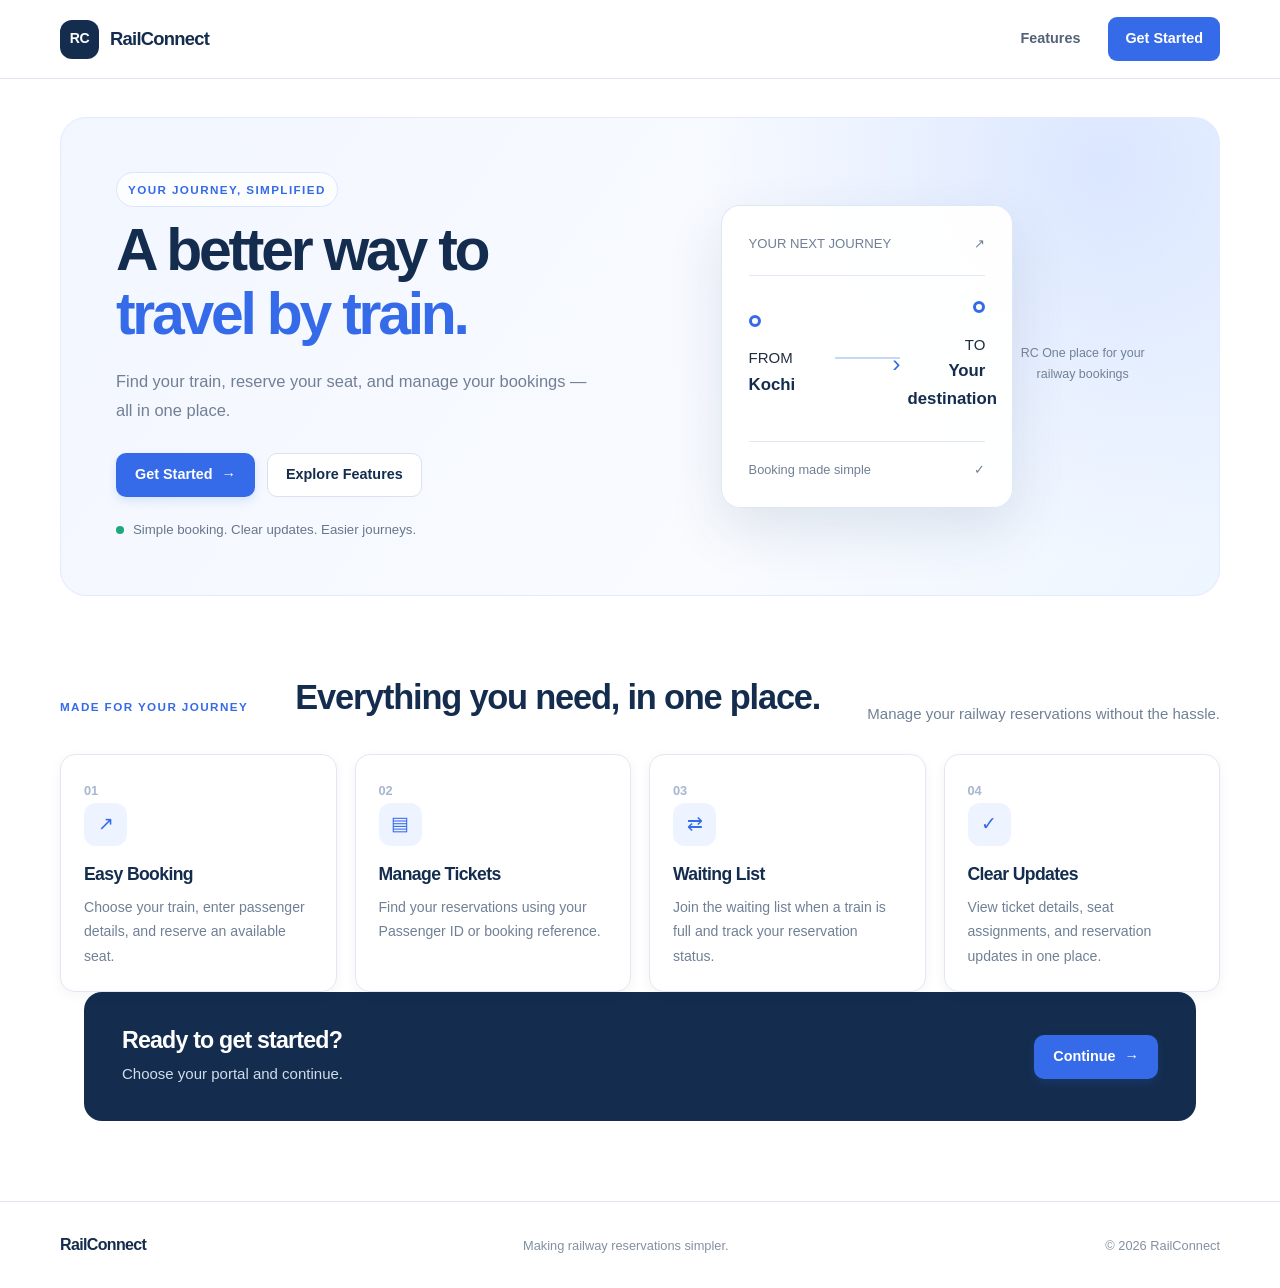
==== public/index.html @ d27d9886 "first commit" ====
<!DOCTYPE html>
<html lang="en">
<head>
    <meta charset="UTF-8">
    <meta name="viewport" content="width=device-width, initial-scale=1.0">

    <title>RailConnect | Railway Reservation</title>

    <link rel="stylesheet" href="style.css">
</head>

<body class="landing-page">

    <header class="site-header">
        <div class="header-inner">
            <a href="index.html" class="site-logo">
                <span class="logo-mark">RC</span>
                <span>RailConnect</span>
            </a>

            <nav class="main-navigation">
                <a href="#features">Features</a>
                <a href="role-selection.html" class="nav-cta">
                    Get Started
                </a>
            </nav>
        </div>
    </header>

    <main>
        <section class="landing-hero">
            <div class="hero-content">
                <span class="eyebrow">YOUR JOURNEY, SIMPLIFIED</span>

                <h1>
                    A better way to<br>
                    <span>travel by train.</span>
                </h1>

                <p>
                    Find your train, reserve your seat, and manage
                    your bookings — all in one place.
                </p>

                <div class="hero-actions">
                    <a href="role-selection.html" class="button button-primary">
                        Get Started
                        <span aria-hidden="true">&rarr;</span>
                    </a>

                    <a href="#features" class="button button-secondary">
                        Explore Features
                    </a>
                </div>

                <div class="hero-note">
                    <span class="status-dot"></span>
                    Simple booking. Clear updates. Easier journeys.
                </div>
            </div>

            <div class="hero-visual" aria-hidden="true">
                <div class="journey-card">
                    <div class="journey-card-top">
                        <span class="journey-label">YOUR NEXT JOURNEY</span>
                        <span class="journey-icon">↗</span>
                    </div>

                    <div class="journey-route">
                        <div class="station">
                            <span class="station-dot"></span>
                            <div>
                                <span class="station-caption">FROM</span>
                                <strong>Kochi</strong>
                            </div>
                        </div>

                        <div class="route-line">
                            <span class="route-line-center"></span>
                        </div>

                        <div class="station">
                            <span class="station-dot station-dot-end"></span>
                            <div>
                                <span class="station-caption">TO</span>
                                <strong>Your destination</strong>
                            </div>
                        </div>
                    </div>

                    <div class="journey-card-footer">
                        <span>Booking made simple</span>
                        <span class="journey-check">✓</span>
                    </div>
                </div>

                <div class="hero-caption">
                    <span class="caption-mark">RC</span>
                    <span>One place for your railway bookings</span>
                </div>
            </div>
        </section>

        <section class="features-section" id="features">
            <div class="section-heading">
                <span class="eyebrow">MADE FOR YOUR JOURNEY</span>
                <h2>Everything you need, in one place.</h2>
                <p>
                    Manage your railway reservations without the hassle.
                </p>
            </div>

            <div class="features-grid">
                <article class="feature-card">
                    <span class="feature-number">01</span>
                    <div class="feature-icon">↗</div>
                    <h3>Easy Booking</h3>
                    <p>
                        Choose your train, enter passenger details,
                        and reserve an available seat.
                    </p>
                </article>

                <article class="feature-card">
                    <span class="feature-number">02</span>
                    <div class="feature-icon">▤</div>
                    <h3>Manage Tickets</h3>
                    <p>
                        Find your reservations using your Passenger ID
                        or booking reference.
                    </p>
                </article>

                <article class="feature-card">
                    <span class="feature-number">03</span>
                    <div class="feature-icon">⇄</div>
                    <h3>Waiting List</h3>
                    <p>
                        Join the waiting list when a train is full
                        and track your reservation status.
                    </p>
                </article>

                <article class="feature-card">
                    <span class="feature-number">04</span>
                    <div class="feature-icon">✓</div>
                    <h3>Clear Updates</h3>
                    <p>
                        View ticket details, seat assignments,
                        and reservation updates in one place.
                    </p>
                </article>
            </div>

            <div class="landing-bottom-cta">
                <div>
                    <h2>Ready to get started?</h2>
                    <p>Choose your portal and continue.</p>
                </div>

                <a href="role-selection.html" class="button button-primary">
                    Continue <span aria-hidden="true">&rarr;</span>
                </a>
            </div>
        </section>
    </main>

    <footer class="site-footer">
        <div class="footer-inner">
            <a href="index.html" class="footer-logo">RailConnect</a>
            <p>Making railway reservations simpler.</p>
            <span>&copy; 2026 RailConnect</span>
        </div>
    </footer>

</body>
</html>
---- public/style.css ----
/* =========================================================
   RAILCONNECT — SHARED DESIGN SYSTEM
   Works with all nine project pages.
   ========================================================= */

/* 1. DESIGN TOKENS */

:root {
    --navy: #142d4e;
    --navy-light: #1e426b;
    --blue: #356be8;
    --blue-hover: #2556c5;
    --blue-pale: #edf3ff;
    --teal: #168a83;

    --background: #f5f7fb;
    --surface: #ffffff;
    --surface-soft: #f8faff;
    --border: #e2e8f1;

    --text: #202e40;
    --muted: #718096;

    --success: #147d55;
    --success-bg: #e7f7ef;
    --warning: #a8660a;
    --warning-bg: #fff4db;
    --danger: #c23b45;
    --danger-bg: #fff0f0;

    --shadow-sm: 0 3px 12px rgba(24, 48, 79, 0.05);
    --shadow-md: 0 12px 32px rgba(24, 48, 79, 0.09);

    --radius-sm: 9px;
    --radius-md: 15px;
    --radius-lg: 22px;

    --content-width: 1160px;
}

/* 2. RESET AND GLOBAL STYLES */

* {
    box-sizing: border-box;
}

html {
    scroll-behavior: smooth;
    scroll-padding-top: 90px;
}

body {
    margin: 0;
    min-height: 100vh;
    background: var(--background);
    color: var(--text);
    font-family: "Inter", "Segoe UI", Arial, sans-serif;
    font-size: 15px;
    line-height: 1.65;
    -webkit-font-smoothing: antialiased;
}

body {
    display: flex;
    flex-direction: column;
}

main {
    flex: 1;
}

h1,
h2,
h3,
h4,
p {
    margin-top: 0;
}

h1,
h2,
h3,
h4 {
    color: var(--navy);
    line-height: 1.25;
    letter-spacing: -0.035em;
}

h1 {
    font-size: clamp(2rem, 4vw, 3.15rem);
    font-weight: 750;
}

h2 {
    font-size: 1.45rem;
    font-weight: 700;
}

h3 {
    font-size: 1.1rem;
    font-weight: 700;
}

p {
    color: var(--muted);
}

a {
    color: var(--blue);
    text-decoration: none;
}

a:hover {
    color: var(--blue-hover);
}

button,
input,
select,
textarea {
    font: inherit;
}

button,
a,
input,
select {
    -webkit-tap-highlight-color: transparent;
}

button:focus-visible,
a:focus-visible,
input:focus-visible,
select:focus-visible {
    outline: 3px solid rgba(53, 107, 232, 0.3);
    outline-offset: 3px;
}

button:disabled {
    cursor: not-allowed;
    opacity: 0.55;
}

[hidden] {
    display: none !important;
}

::selection {
    background: #dbe7ff;
    color: var(--navy);
}

/* 3. HEADER AND NAVIGATION */

.site-header {
    position: sticky;
    top: 0;
    z-index: 20;
    width: 100%;
    background: rgba(255, 255, 255, 0.96);
    border-bottom: 1px solid var(--border);
    backdrop-filter: blur(14px);
}

.header-inner {
    width: min(var(--content-width), calc(100% - 48px));
    min-height: 76px;
    margin: 0 auto;
    display: flex;
    align-items: center;
    justify-content: space-between;
    gap: 24px;
}

.site-logo,
.footer-logo {
    display: inline-flex;
    align-items: center;
    gap: 11px;
    color: var(--navy);
    font-size: 1.15rem;
    font-weight: 800;
    letter-spacing: -0.04em;
}

.site-logo:hover,
.footer-logo:hover {
    color: var(--navy);
}

.logo-mark {
    width: 39px;
    height: 39px;
    display: inline-grid;
    place-items: center;
    flex-shrink: 0;
    border-radius: 12px;
    background: var(--navy);
    color: #fff;
    font-size: 0.88rem;
    font-weight: 800;
    letter-spacing: -0.03em;
}

.main-navigation {
    display: flex;
    align-items: center;
    justify-content: flex-end;
    gap: 28px;
}

.main-navigation a {
    color: #526277;
    font-size: 0.9rem;
    font-weight: 600;
    transition: color 0.2s ease;
}

.main-navigation a:hover {
    color: var(--blue);
}

.main-navigation .nav-cta {
    padding: 10px 17px;
    border-radius: 9px;
    background: var(--blue);
    color: #fff;
}

.main-navigation .nav-cta:hover {
    background: var(--blue-hover);
    color: #fff;
}

/* 4. BUTTONS */

.button,
button.button {
    min-height: 44px;
    display: inline-flex;
    align-items: center;
    justify-content: center;
    gap: 9px;
    padding: 11px 18px;
    border: 1px solid transparent;
    border-radius: 10px;
    cursor: pointer;
    font-size: 0.9rem;
    font-weight: 700;
    line-height: 1.35;
    text-align: center;
    text-decoration: none;
    transition:
        background 0.2s ease,
        border-color 0.2s ease,
        color 0.2s ease,
        transform 0.2s ease,
        box-shadow 0.2s ease;
}

.button:hover,
button.button:hover {
    transform: translateY(-1px);
}

.button-primary {
    background: var(--blue);
    color: #fff;
    box-shadow: 0 4px 10px rgba(53, 107, 232, 0.15);
}

.button-primary:hover {
    background: var(--blue-hover);
    color: #fff;
    box-shadow: 0 6px 16px rgba(53, 107, 232, 0.22);
}

.button-secondary {
    border-color: #d8e2f0;
    background: #fff;
    color: var(--navy);
}

.button-secondary:hover {
    border-color: #b7c9e8;
    background: var(--blue-pale);
    color: var(--navy);
}

.button-danger {
    min-height: 34px;
    padding: 7px 11px;
    border-color: #f4d1d4;
    background: #fff;
    color: var(--danger);
    font-size: 0.8rem;
}

.button-danger:hover {
    border-color: var(--danger);
    background: var(--danger-bg);
    color: #a32832;
}

/* 5. SHARED CONTENT LAYOUT */

.page-container,
.passenger-container {
    width: min(var(--content-width), calc(100% - 48px));
    margin: 0 auto;
    padding: 48px 0 72px;
}

.page-title {
    margin-bottom: 32px;
}

.page-title h1 {
    margin-bottom: 10px;
    font-size: clamp(2rem, 4vw, 2.65rem);
}

.page-title > p {
    max-width: 660px;
    margin-bottom: 0;
    font-size: 1rem;
}

.eyebrow,
.welcome-label,
.card-label {
    display: inline-block;
    margin-bottom: 11px;
    color: var(--blue);
    font-size: 0.73rem;
    font-weight: 800;
    letter-spacing: 0.12em;
    text-transform: uppercase;
}

.section-heading,
.available-trains-heading,
.table-heading {
    display: flex;
    align-items: center;
    justify-content: space-between;
    gap: 20px;
    margin-bottom: 22px;
}

.section-heading h2,
.available-trains-heading h2,
.table-heading h2 {
    margin-bottom: 0;
}

.text-muted {
    color: var(--muted);
    font-size: 0.84rem;
}

/* 6. SHARED CARDS */

.dashboard-card,
.feature-card,
.portal-card,
.feature-box,
.train-card {
    min-width: 0;
    padding: 26px;
    border: 1px solid var(--border);
    border-radius: var(--radius-md);
    background: var(--surface);
    box-shadow: var(--shadow-sm);
}

.dashboard-card > :last-child,
.feature-card > :last-child {
    margin-bottom: 0;
}

.dashboard-card h2 {
    margin-bottom: 10px;
}

.dashboard-card > p {
    font-size: 0.92rem;
}

/* 7. HOMEPAGE */

.landing-page {
    background: #fff;
}

.landing-page .header-inner {
    min-height: 78px;
}

.landing-hero {
    position: relative;
    width: min(var(--content-width), calc(100% - 48px));
    min-height: 425px;
    margin: 38px auto 0;
    padding: 54px 55px;
    display: grid;
    grid-template-columns: 1.1fr 0.9fr;
    align-items: center;
    gap: 36px;
    overflow: hidden;
    border: 1px solid #e2eaff;
    border-radius: 26px;
    background:
        radial-gradient(
            circle at 90% 10%,
            rgba(203, 220, 255, 0.65),
            transparent 35%
        ),
        linear-gradient(125deg, #f2f6ff 0%, #f9fbff 65%, #edf5ff 100%);
}

.hero-content {
    position: relative;
    z-index: 1;
    max-width: 540px;
}

.hero-content .eyebrow {
    padding: 7px 11px;
    border: 1px solid #d9e5ff;
    border-radius: 999px;
    background: rgba(255, 255, 255, 0.75);
}

.hero-content h1 {
    margin-bottom: 20px;
    font-size: clamp(2.5rem, 4.6vw, 3.8rem);
    line-height: 1.09;
    letter-spacing: -0.055em;
}

.hero-content h1 span {
    color: var(--blue);
}

.hero-content > p {
    max-width: 480px;
    margin-bottom: 27px;
    font-size: 1.03rem;
    line-height: 1.8;
}

.hero-actions {
    display: flex;
    align-items: center;
    flex-wrap: wrap;
    gap: 12px;
}

.hero-note {
    margin-top: 22px;
    display: flex;
    align-items: center;
    gap: 9px;
    color: #68778c;
    font-size: 0.83rem;
}

.status-dot {
    width: 8px;
    height: 8px;
    display: inline-block;
    flex-shrink: 0;
    border-radius: 50%;
    background: #1da77b;
}

.hero-visual {
    position: relative;
    display: flex;
    justify-content: center;
    align-items: center;
    min-width: 0;
    padding: 12px;
}

.journey-card {
    width: 100%;
    max-width: 380px;
    padding: 27px;
    border: 1px solid rgba(220, 230, 246, 0.95);
    border-radius: 19px;
    background: rgba(255, 255, 255, 0.94);
    box-shadow: 0 22px 55px rgba(37, 65, 108, 0.12);
}

.journey-card-top {
    display: flex;
    justify-content: space-between;
    align-items: center;
    gap: 12px;
    padding-bottom: 20px;
    border-bottom: 1px solid var(--border);
    color: var(--muted);
    font-size: 0.82rem;
}

.journey-card-top strong {
    color: var(--navy);
}

.journey-route {
    padding: 25px 0;
    display: grid;
    grid-template-columns: 1fr 65px 1fr;
    align-items: center;
    gap: 8px;
}

.station {
    min-width: 0;
}

.station:last-child {
    text-align: right;
}

.station strong {
    display: block;
    margin-bottom: 3px;
    color: var(--navy);
    font-size: 1.05rem;
}

.station small {
    color: var(--muted);
    font-size: 0.78rem;
}

.station-dot {
    width: 12px;
    height: 12px;
    display: inline-block;
    margin-bottom: 12px;
    border: 3px solid var(--blue);
    border-radius: 50%;
    background: #fff;
}

.route-line {
    position: relative;
    height: 2px;
    background: #c7d7f7;
}

.route-line::after {
    content: "›";
    position: absolute;
    top: -13px;
    right: -1px;
    color: var(--blue);
    font-size: 1.55rem;
}

.journey-card-footer {
    padding-top: 17px;
    display: flex;
    align-items: center;
    justify-content: space-between;
    gap: 10px;
    border-top: 1px solid var(--border);
    color: var(--muted);
    font-size: 0.8rem;
}

.journey-card-footer strong {
    color: var(--success);
}

.hero-caption {
    margin-top: 15px;
    color: var(--muted);
    font-size: 0.78rem;
    text-align: center;
}

.features-section {
    width: min(var(--content-width), calc(100% - 48px));
    margin: 80px auto;
}

.section-heading {
    align-items: flex-end;
    margin-bottom: 27px;
}

.section-heading h2 {
    margin-bottom: 8px;
    font-size: clamp(1.7rem, 3vw, 2.15rem);
}

.section-heading p {
    max-width: 570px;
    margin-bottom: 0;
}

.features-grid {
    display: grid;
    grid-template-columns: repeat(4, minmax(0, 1fr));
    gap: 18px;
}

.feature-card {
    padding: 23px;
    transition: transform 0.2s ease, box-shadow 0.2s ease;
}

.feature-card:hover {
    transform: translateY(-3px);
    box-shadow: var(--shadow-md);
}

.feature-number {
    margin-bottom: 20px;
    color: #a6b7d0;
    font-size: 0.8rem;
    font-weight: 800;
}

.feature-icon {
    width: 43px;
    height: 43px;
    margin-bottom: 18px;
    display: grid;
    place-items: center;
    border-radius: 12px;
    background: var(--blue-pale);
    color: var(--blue);
    font-size: 1.2rem;
}

.feature-card h3 {
    margin-bottom: 9px;
}

.feature-card p {
    margin-bottom: 0;
    font-size: 0.88rem;
    line-height: 1.75;
}

.landing-bottom-cta {
    width: min(var(--content-width), calc(100% - 48px));
    margin: 0 auto 70px;
    padding: 34px 38px;
    display: flex;
    align-items: center;
    justify-content: space-between;
    gap: 24px;
    border-radius: 18px;
    background: var(--navy);
}

.landing-bottom-cta h2 {
    margin-bottom: 7px;
    color: #fff;
}

.landing-bottom-cta p {
    margin-bottom: 0;
    color: #d0dceb;
}

.landing-bottom-cta .button {
    flex-shrink: 0;
}

/* 8. PORTAL SELECTION */

.portal-page {
    background:
        radial-gradient(circle at 95% 5%, #eaf1ff 0, transparent 25%),
        var(--background);
}

.portal-intro {
    max-width: 760px;
    margin: 0 auto 34px;
    text-align: center;
}

.portal-intro h1 {
    margin-bottom: 13px;
}

.portal-intro p {
    max-width: 600px;
    margin: 0 auto;
}

.portal-grid {
    display: grid;
    grid-template-columns: repeat(2, minmax(0, 1fr));
    gap: 22px;
    margin-bottom: 62px;
}

.portal-card {
    position: relative;
    padding: 31px;
    overflow: hidden;
    transition: transform 0.2s ease, box-shadow 0.2s ease;
}

.portal-card:hover {
    transform: translateY(-3px);
    box-shadow: var(--shadow-md);
}

.portal-card::before {
    content: "";
    position: absolute;
    top: 0;
    left: 0;
    width: 100%;
    height: 4px;
    background: var(--blue);
}

.admin-portal::before {
    background: var(--teal);
}

.portal-card-top {
    display: flex;
    align-items: flex-start;
    justify-content: space-between;
    gap: 16px;
    margin-bottom: 23px;
}

.portal-icon {
    width: 55px;
    height: 55px;
    display: grid;
    place-items: center;
    border-radius: 15px;
    background: var(--blue-pale);
    color: var(--blue);
    font-size: 1.45rem;
    font-weight: 800;
}

.admin-portal .portal-icon {
    background: #e5f7f3;
    color: var(--teal);
}

.portal-tag {
    padding: 5px 10px;
    border-radius: 999px;
    background: #eef2f8;
    color: #52647c;
    font-size: 0.72rem;
    font-weight: 700;
}

.portal-card h2 {
    margin-bottom: 10px;
}

.portal-card > p {
    margin-bottom: 22px;
}

.portal-features {
    margin: 0 0 26px;
    padding: 0;
    list-style: none;
}

.portal-features li {
    position: relative;
    margin-bottom: 10px;
    padding-left: 24px;
    color: #526277;
    font-size: 0.9rem;
}

.portal-features li::before {
    content: "✓";
    position: absolute;
    left: 0;
    color: var(--success);
    font-weight: 800;
}

.portal-button {
    width: 100%;
}

.available-trains-section {
    margin-top: 45px;
}

.available-trains-heading {
    align-items: flex-end;
}

.train-count {
    display: inline-flex;
    align-items: center;
    padding: 6px 11px;
    border: 1px solid var(--border);
    border-radius: 999px;
    background: #fff;
    color: #5b6b80;
    font-size: 0.8rem;
    font-weight: 700;
    white-space: nowrap;
}

.available-trains-grid {
    display: grid;
    grid-template-columns: repeat(2, minmax(0, 1fr));
    gap: 18px;
}

.available-train-card {
    padding: 24px;
    border: 1px solid var(--border);
    border-radius: var(--radius-md);
    background: #fff;
    box-shadow: var(--shadow-sm);
}

.available-train-card h3 {
    margin-bottom: 5px;
}

.available-train-card p {
    margin-bottom: 14px;
}

.available-train-card .button {
    margin-top: 10px;
}

/* 9. PASSENGER DASHBOARD */

.passenger-page {
    background:
        radial-gradient(circle at 100% 0%, #eaf1ff 0, transparent 26%),
        var(--background);
}

.passenger-container {
    padding-top: 52px;
}

.passenger-welcome {
    margin-bottom: 33px;
}

.passenger-welcome .welcome-label {
    margin-bottom: 13px;
}

.passenger-welcome h1 {
    margin-bottom: 12px;
}

.passenger-welcome p {
    max-width: 650px;
    margin-bottom: 0;
    font-size: 1rem;
}

.dashboard-grid {
    display: grid;
    grid-template-columns: repeat(2, minmax(0, 1fr));
    gap: 22px;
    margin-bottom: 40px;
}

.dashboard-card {
    padding: 27px;
}

.passenger-action-card {
    display: flex;
    flex-direction: column;
}

.card-icon {
    width: 49px;
    height: 49px;
    margin-bottom: 19px;
    display: grid;
    place-items: center;
    border-radius: 14px;
    background: var(--blue-pale);
    color: var(--blue);
    font-size: 1.35rem;
    font-weight: 800;
}

.dashboard-card .card-label {
    margin-bottom: 8px;
}

.dashboard-card .button {
    align-self: flex-start;
    margin-top: 9px;
}

.passenger-train-list {
    display: grid;
    grid-template-columns: repeat(2, minmax(0, 1fr));
    gap: 18px;
}

.passenger-train-item {
    min-width: 0;
    padding: 22px;
    border: 1px solid var(--border);
    border-radius: var(--radius-md);
    background: #fff;
    box-shadow: var(--shadow-sm);
}

.passenger-train-item h3 {
    margin-bottom: 7px;
}

.passenger-train-item p {
    margin-bottom: 8px;
}

.passenger-train-item .train-book-link {
    display: inline-block;
    margin-top: 12px;
    font-size: 0.88rem;
    font-weight: 700;
}

/* 10. FORMS AND INPUTS */

.form-group {
    min-width: 0;
    margin-bottom: 20px;
}

.form-group label {
    display: block;
    margin-bottom: 8px;
    color: #33445b;
    font-size: 0.87rem;
    font-weight: 700;
}

input,
select,
textarea {
    width: 100%;
    min-width: 0;
    min-height: 47px;
    padding: 11px 13px;
    border: 1px solid #d9e1ec;
    border-radius: 9px;
    background: #fff;
    color: var(--text);
    font-size: 0.92rem;
    transition: border-color 0.2s ease, box-shadow 0.2s ease;
}

input::placeholder,
textarea::placeholder {
    color: #9aa7b8;
}

input:hover,
select:hover,
textarea:hover {
    border-color: #bdcce0;
}

input:focus,
select:focus,
textarea:focus {
    border-color: var(--blue);
    outline: none;
    box-shadow: 0 0 0 3px rgba(53, 107, 232, 0.11);
}

input:disabled,
select:disabled,
textarea:disabled {
    background: #f1f4f8;
    cursor: not-allowed;
}

.form-row {
    display: grid;
    grid-template-columns: repeat(2, minmax(0, 1fr));
    gap: 16px;
}

.form-section-title {
    margin: 29px 0 19px;
    padding-top: 23px;
    border-top: 1px solid var(--border);
}

.form-description {
    margin-bottom: 24px;
}

#serverMessage,
#trainSearchMessage,
#bookingMessage,
#searchMessage,
#message {
    margin: 12px 0;
    color: var(--muted);
    font-size: 0.87rem;
}

#serverMessage:not(:empty),
#trainSearchMessage:not(:empty),
#bookingMessage:not(:empty),
#searchMessage:not(:empty),
#message:not(:empty) {
    padding: 10px 12px;
    border-radius: 8px;
    background: #f0f4fa;
}

form > .button,
form > button {
    max-width: 100%;
}

form .button-primary[type="submit"] {
    margin-top: 3px;
}

/* 11. BOOKING PAGE */

.booking-layout {
    display: grid;
    grid-template-columns: minmax(0, 1.45fr) minmax(270px, 0.75fr);
    align-items: start;
    gap: 24px;
}

.booking-form-card {
    padding: 31px;
}

.booking-form-card > h2:first-child {
    margin-bottom: 7px;
}

.booking-side-panel {
    display: grid;
    gap: 18px;
}

.booking-info-card {
    padding: 25px;
}

.booking-info-card h2 {
    margin-bottom: 24px;
}

.booking-steps {
    margin: 0;
    padding: 0;
    display: grid;
    gap: 22px;
    list-style: none;
}

.booking-steps li {
    display: grid;
    grid-template-columns: 37px minmax(0, 1fr);
    align-items: start;
    gap: 12px;
}

.booking-steps li > span {
    width: 36px;
    height: 36px;
    display: grid;
    place-items: center;
    border-radius: 11px;
    background: var(--blue-pale);
    color: var(--blue);
    font-size: 0.8rem;
    font-weight: 800;
}

.booking-steps strong {
    display: block;
    margin-bottom: 4px;
    color: var(--navy);
    font-size: 0.91rem;
}

.booking-steps p {
    margin-bottom: 0;
    font-size: 0.83rem;
    line-height: 1.65;
}

.booking-note {
    padding: 21px;
    border: 1px solid #dce7ff;
    border-radius: var(--radius-md);
    background: #eff4ff;
}

.booking-note strong {
    display: block;
    margin-bottom: 7px;
    color: var(--navy);
}

.booking-note p {
    margin-bottom: 0;
    font-size: 0.87rem;
}

.train-summary {
    margin: 19px 0;
    padding: 19px;
    border: 1px solid #d9e6ff;
    border-radius: 12px;
    background: var(--surface-soft);
}

.train-summary h3 {
    margin-bottom: 8px;
}

.train-summary p {
    margin-bottom: 5px;
    font-size: 0.9rem;
}

.booking-result {
    margin-top: 28px;
    padding: 31px;
    border: 1px solid #dce6f5;
    border-radius: var(--radius-lg);
    background: #fff;
    box-shadow: var(--shadow-md);
    scroll-margin-top: 100px;
}

.booking-result-heading {
    margin-bottom: 25px;
}

.booking-result-heading h2 {
    margin-bottom: 8px;
}

.booking-result-details {
    display: grid;
    grid-template-columns: repeat(3, minmax(0, 1fr));
    gap: 14px;
    margin-bottom: 25px;
}

.booking-result-details > div {
    min-width: 0;
    padding: 17px;
    border: 1px solid var(--border);
    border-radius: 11px;
    background: var(--surface-soft);
}

.booking-result-details span {
    display: block;
    margin-bottom: 7px;
    color: var(--muted);
    font-size: 0.78rem;
}

.booking-result-details strong {
    display: block;
    overflow-wrap: anywhere;
    color: var(--navy);
    font-size: 1.05rem;
}

.result-actions {
    display: flex;
    flex-wrap: wrap;
    align-items: center;
    gap: 12px;
    margin-top: 22px;
}

/* 12. MY BOOKINGS */

.booking-search-grid {
    align-items: stretch;
}

.booking-search-grid .dashboard-card {
    padding: 27px;
}

.booking-search-grid .button {
    align-self: flex-start;
}

.search-result {
    margin-top: 18px;
    padding: 20px;
    border: 1px solid var(--border);
    border-radius: 12px;
    background: var(--surface-soft);
    overflow-wrap: anywhere;
}

.search-result h3 {
    margin-bottom: 17px;
}

.search-result p {
    margin-bottom: 10px;
    font-size: 0.9rem;
}

.search-result p:last-child {
    margin-bottom: 0;
}

.search-result strong {
    color: var(--navy);
}

.bookings-table-card,
.train-detail-section {
    margin-bottom: 23px;
    padding: 26px;
}

.table-heading {
    align-items: center;
}

.table-heading .eyebrow {
    margin-bottom: 6px;
}

.table-heading h2 {
    margin-bottom: 0;
}

.table-responsive {
    width: 100%;
    overflow-x: auto;
    border: 1px solid var(--border);
    border-radius: 11px;
    background: #fff;
    -webkit-overflow-scrolling: touch;
}

table {
    width: 100%;
    border-collapse: collapse;
    text-align: left;
    font-size: 0.88rem;
}

thead {
    background: #f4f7fc;
}

th {
    padding: 15px 16px;
    color: #52637a;
    font-size: 0.76rem;
    font-weight: 800;
    letter-spacing: 0.035em;
    white-space: nowrap;
}

td {
    padding: 15px 16px;
    border-top: 1px solid #edf0f5;
    color: #45566b;
    vertical-align: middle;
}

tbody tr {
    transition: background 0.15s ease;
}

tbody tr:hover {
    background: #f8faff;
}

tbody td[colspan] {
    padding: 28px 18px;
    color: var(--muted);
    text-align: center;
}

.status-label {
    display: inline-flex;
    align-items: center;
    justify-content: center;
    padding: 5px 9px;
    border-radius: 999px;
    font-size: 0.74rem;
    font-weight: 800;
    line-height: 1.3;
    white-space: nowrap;
}

.status-label.confirmed,
.confirmed {
    background: var(--success-bg);
    color: var(--success);
}

.status-label.waiting,
.waiting {
    background: var(--warning-bg);
    color: var(--warning);
}

.status-label.cancelled,
.cancelled {
    background: var(--danger-bg);
    color: var(--danger);
}

.page-bottom-link {
    margin-top: 25px;
}

/* 13. ADMIN DASHBOARD AND TRAIN DETAILS */

.admin-stats-grid {
    display: grid;
    grid-template-columns: repeat(4, minmax(0, 1fr));
    gap: 17px;
    margin-bottom: 42px;
}

.stat-card {
    position: relative;
    padding: 23px;
    overflow: hidden;
}

.stat-card::before {
    content: "";
    position: absolute;
    top: 0;
    left: 0;
    width: 100%;
    height: 3px;
    background: var(--blue);
}

.stat-label {
    display: block;
    margin-bottom: 14px;
    color: #68788e;
    font-size: 0.83rem;
    font-weight: 600;
}

.stat-value {
    display: block;
    margin-bottom: 8px;
    color: var(--navy);
    font-size: clamp(1.8rem, 3vw, 2.35rem);
    font-weight: 800;
    line-height: 1.1;
    letter-spacing: -0.055em;
}

.stat-caption {
    display: block;
    color: #8b98a9;
    font-size: 0.76rem;
}

.admin-trains-section {
    margin-bottom: 42px;
}

.admin-train-grid {
    display: grid;
    grid-template-columns: repeat(2, minmax(0, 1fr));
    gap: 20px;
}

.admin-train-card {
    padding: 27px;
}

.admin-train-heading {
    display: flex;
    align-items: center;
    justify-content: space-between;
    gap: 12px;
    margin-bottom: 19px;
}

.train-id-label {
    color: var(--blue);
    font-size: 0.76rem;
    font-weight: 800;
    letter-spacing: 0.08em;
}

.admin-train-card h3 {
    margin-bottom: 6px;
    font-size: 1.3rem;
}

.train-route-text {
    margin-bottom: 23px;
    font-size: 0.9rem;
}

.train-stat-row {
    display: flex;
    align-items: center;
    justify-content: space-between;
    gap: 16px;
    padding: 13px 0;
    border-top: 1px solid #edf0f5;
    color: #69788c;
    font-size: 0.87rem;
}

.train-stat-row strong {
    color: var(--navy);
    font-size: 0.94rem;
}

.admin-train-card > .button {
    width: 100%;
    margin-top: 20px;
}

.admin-search-card {
    padding: 29px;
}

.admin-search-card h2 {
    margin-bottom: 8px;
}

.admin-search-form {
    display: grid;
    grid-template-columns: minmax(0, 1fr) auto;
    align-items: end;
    gap: 15px;
    margin-top: 22px;
}

.admin-search-form .form-group {
    margin-bottom: 0;
}

.admin-search-form .button {
    margin-bottom: 0;
}

.train-detail-section > h2 {
    margin-bottom: 12px;
}

.train-detail-section > p {
    margin-bottom: 0;
}

/* 14. LEGACY CLASS COMPATIBILITY */

.brand {
    display: inline-flex;
    align-items: center;
    gap: 10px;
    color: var(--navy);
    font-weight: 800;
}

.page-header {
    margin-bottom: 28px;
}

.search-container {
    display: flex;
    flex-wrap: wrap;
    align-items: end;
    gap: 14px;
    margin-bottom: 24px;
}

.search-container .form-group {
    flex: 1 1 220px;
    margin-bottom: 0;
}

.form-container,
.content-card {
    padding: 26px;
    border: 1px solid var(--border);
    border-radius: var(--radius-md);
    background: #fff;
    box-shadow: var(--shadow-sm);
}

.stats-container {
    display: grid;
    grid-template-columns: repeat(4, minmax(0, 1fr));
    gap: 17px;
}

.train-card {
    margin-bottom: 20px;
}

.available-seat,
.seat-available {
    color: var(--success);
    font-weight: 700;
}

.seat-unavailable {
    color: var(--danger);
    font-weight: 700;
}

/* 15. FOOTER */

.site-footer {
    margin-top: auto;
    border-top: 1px solid var(--border);
    background: #fff;
}

.footer-inner {
    width: min(var(--content-width), calc(100% - 48px));
    min-height: 86px;
    margin: 0 auto;
    display: flex;
    align-items: center;
    justify-content: space-between;
    gap: 20px;
}

.footer-logo {
    font-size: 1rem;
}

.footer-inner p,
.footer-inner > span {
    margin-bottom: 0;
    color: #8390a1;
    font-size: 0.8rem;
}

/* 16. RESPONSIVE DESIGN — TABLETS */

@media (max-width: 1000px) {
    .landing-hero {
        padding: 42px;
        gap: 22px;
    }

    .features-grid {
        grid-template-columns: repeat(2, minmax(0, 1fr));
    }

    .admin-stats-grid,
    .stats-container {
        grid-template-columns: repeat(2, minmax(0, 1fr));
    }

    .booking-layout {
        grid-template-columns: minmax(0, 1.2fr) minmax(240px, 0.8fr);
        gap: 17px;
    }

    .booking-form-card {
        padding: 25px;
    }

    .journey-card {
        padding: 22px;
    }
}

/* 17. RESPONSIVE DESIGN — MOBILE */

@media (max-width: 760px) {
    .header-inner {
        width: calc(100% - 32px);
        min-height: 68px;
        gap: 12px;
    }

    .site-logo {
        font-size: 1rem;
    }

    .logo-mark {
        width: 35px;
        height: 35px;
    }

    .main-navigation {
        gap: 13px;
    }

    .main-navigation a {
        font-size: 0.8rem;
    }

    .main-navigation .nav-cta {
        padding: 8px 10px;
    }

    .page-container,
    .passenger-container {
        width: calc(100% - 32px);
        padding-top: 35px;
        padding-bottom: 48px;
    }

    .page-title {
        margin-bottom: 25px;
    }

    .landing-hero {
        width: calc(100% - 32px);
        margin-top: 22px;
        padding: 34px 27px;
        grid-template-columns: 1fr;
        gap: 23px;
        border-radius: 20px;
    }

    .hero-content h1 {
        font-size: clamp(2.25rem, 8vw, 3.2rem);
    }

    .hero-visual {
        padding: 0;
    }

    .journey-card {
        max-width: 440px;
    }

    .features-section {
        width: calc(100% - 32px);
        margin: 55px auto;
    }

    .features-grid {
        gap: 13px;
    }

    .feature-card {
        padding: 19px;
    }

    .landing-bottom-cta {
        width: calc(100% - 32px);
        margin-bottom: 45px;
        padding: 26px;
        align-items: flex-start;
        flex-direction: column;
    }

    .portal-grid,
    .available-trains-grid,
    .dashboard-grid,
    .passenger-train-list,
    .admin-train-grid {
        grid-template-columns: 1fr;
    }

    .portal-grid {
        gap: 17px;
        margin-bottom: 45px;
    }

    .portal-card {
        padding: 25px;
    }

    .booking-layout {
        grid-template-columns: 1fr;
    }

    .booking-side-panel {
        grid-template-columns: 1fr;
    }

    .booking-result {
        padding: 24px;
    }

    .booking-result-details {
        grid-template-columns: 1fr;
    }

    .admin-stats-grid,
    .stats-container {
        grid-template-columns: repeat(2, minmax(0, 1fr));
        gap: 12px;
    }

    .stat-card {
        padding: 18px;
    }

    .stat-label {
        font-size: 0.78rem;
    }

    .stat-value {
        font-size: 1.9rem;
    }

    .bookings-table-card,
    .train-detail-section {
        padding: 19px;
    }

    .admin-search-form {
        grid-template-columns: 1fr;
    }

    .admin-search-form .button {
        width: 100%;
    }

    .footer-inner {
        width: calc(100% - 32px);
        padding: 20px 0;
        align-items: flex-start;
        flex-direction: column;
        gap: 7px;
    }
}

/* 18. RESPONSIVE DESIGN — SMALL PHONES */

@media (max-width: 480px) {
    body {
        font-size: 14px;
    }

    .header-inner {
        width: calc(100% - 24px);
    }

    .site-logo {
        gap: 7px;
        font-size: 0.9rem;
    }

    .logo-mark {
        width: 32px;
        height: 32px;
        border-radius: 9px;
        font-size: 0.78rem;
    }

    .main-navigation {
        gap: 10px;
    }

    .main-navigation a {
        font-size: 0.75rem;
    }

    .page-container,
    .passenger-container {
        width: calc(100% - 24px);
    }

    .page-title h1 {
        font-size: 2rem;
    }

    .dashboard-card,
    .portal-card,
    .feature-card {
        padding: 20px;
    }

    .form-row {
        grid-template-columns: 1fr;
        gap: 0;
    }

    .admin-stats-grid,
    .stats-container {
        gap: 9px;
    }

    .stat-card {
        padding: 14px;
    }

    .stat-label {
        min-height: 36px;
        margin-bottom: 10px;
        font-size: 0.73rem;
    }

    .stat-value {
        font-size: 1.7rem;
    }

    .stat-caption {
        font-size: 0.7rem;
    }

    .hero-actions,
    .result-actions {
        align-items: stretch;
        flex-direction: column;
    }

    .hero-actions .button,
    .result-actions .button {
        width: 100%;
    }

    .journey-card {
        padding: 18px;
    }

    .journey-route {
        grid-template-columns: 1fr 40px 1fr;
        gap: 5px;
    }

    .station strong {
        font-size: 0.95rem;
    }

    .section-heading,
    .available-trains-heading,
    .table-heading {
        align-items: flex-start;
        flex-direction: column;
        gap: 10px;
    }

    .landing-bottom-cta {
        padding: 22px;
    }

    .landing-bottom-cta .button {
        width: 100%;
    }

    .booking-form-card,
    .admin-search-card {
        padding: 20px;
    }

    .booking-result {
        padding: 19px;
    }

    .booking-result-details > div {
        padding: 14px;
    }

    th,
    td {
        padding: 12px;
    }

    .footer-inner {
        width: calc(100% - 24px);
    }
}

/* 19. REDUCED MOTION ACCESSIBILITY */

@media (prefers-reduced-motion: reduce) {
    *,
    *::before,
    *::after {
        scroll-behavior: auto !important;
        transition-duration: 0.01ms !important;
        animation-duration: 0.01ms !important;
    }
}


/* Role selection: centered, compact layout */

.portal-intro {
    max-width: 680px;
    margin: 0 auto 34px;
    text-align: center;
}

.portal-grid {
    width: 100%;
    max-width: 790px;
    margin: 0 auto 60px;
    display: grid;
    grid-template-columns: repeat(2, minmax(0, 1fr));
    gap: 22px;
    align-items: stretch;
}

.portal-card {
    width: 100%;
    padding: 28px;
}

.portal-card .portal-button {
    width: 100%;
}

@media (max-width: 600px) {
    .portal-grid {
        max-width: 420px;
        grid-template-columns: 1fr;
        gap: 17px;
    }
}
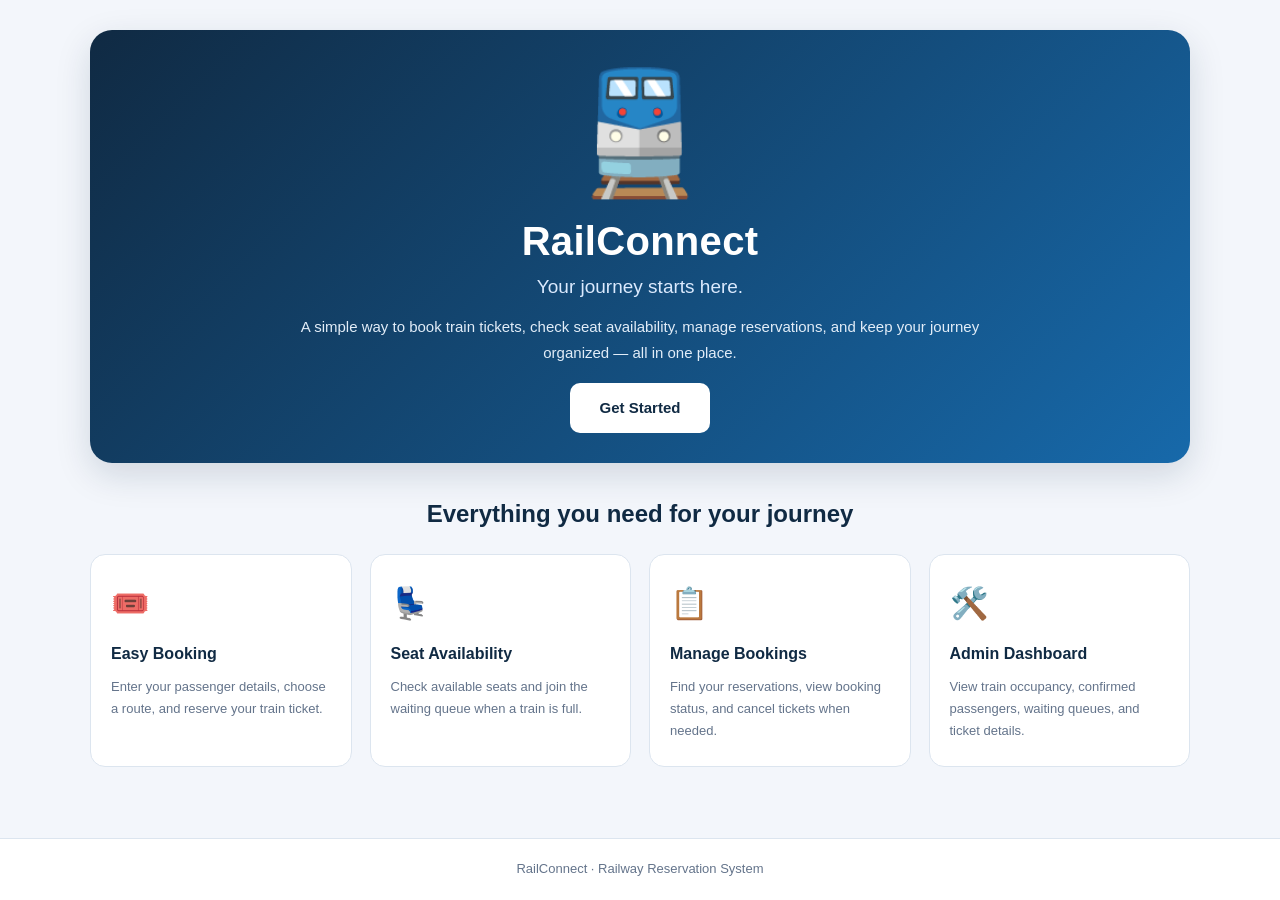
==== commit c6b2e926: "Add files via upload" ====
--- a/public/index.html
+++ b/public/index.html
@@ -1,178 +1,286 @@
-
-<!DOCTYPE html>
-<html lang="en">
-<head>
-    <meta charset="UTF-8">
-    <meta name="viewport" content="width=device-width, initial-scale=1.0">
-
-    <title>RailConnect | Railway Reservation</title>
-
-    <link rel="stylesheet" href="style.css">
-</head>
-
-<body class="landing-page">
-
-    <header class="site-header">
-        <div class="header-inner">
-            <a href="index.html" class="site-logo">
-                <span class="logo-mark">RC</span>
-                <span>RailConnect</span>
-            </a>
-
-            <nav class="main-navigation">
-                <a href="#features">Features</a>
-                <a href="role-selection.html" class="nav-cta">
-                    Get Started
-                </a>
-            </nav>
-        </div>
-    </header>
-
-    <main>
-        <section class="landing-hero">
-            <div class="hero-content">
-                <span class="eyebrow">YOUR JOURNEY, SIMPLIFIED</span>
-
-                <h1>
-                    A better way to<br>
-                    <span>travel by train.</span>
-                </h1>
-
-                <p>
-                    Find your train, reserve your seat, and manage
-                    your bookings — all in one place.
-                </p>
-
-                <div class="hero-actions">
-                    <a href="role-selection.html" class="button button-primary">
-                        Get Started
-                        <span aria-hidden="true">&rarr;</span>
-                    </a>
-
-                    <a href="#features" class="button button-secondary">
-                        Explore Features
-                    </a>
-                </div>
-
-                <div class="hero-note">
-                    <span class="status-dot"></span>
-                    Simple booking. Clear updates. Easier journeys.
-                </div>
-            </div>
-
-            <div class="hero-visual" aria-hidden="true">
-                <div class="journey-card">
-                    <div class="journey-card-top">
-                        <span class="journey-label">YOUR NEXT JOURNEY</span>
-                        <span class="journey-icon">↗</span>
-                    </div>
-
-                    <div class="journey-route">
-                        <div class="station">
-                            <span class="station-dot"></span>
-                            <div>
-                                <span class="station-caption">FROM</span>
-                                <strong>Kochi</strong>
-                            </div>
-                        </div>
-
-                        <div class="route-line">
-                            <span class="route-line-center"></span>
-                        </div>
-
-                        <div class="station">
-                            <span class="station-dot station-dot-end"></span>
-                            <div>
-                                <span class="station-caption">TO</span>
-                                <strong>Your destination</strong>
-                            </div>
-                        </div>
-                    </div>
-
-                    <div class="journey-card-footer">
-                        <span>Booking made simple</span>
-                        <span class="journey-check">✓</span>
-                    </div>
-                </div>
-
-                <div class="hero-caption">
-                    <span class="caption-mark">RC</span>
-                    <span>One place for your railway bookings</span>
-                </div>
-            </div>
-        </section>
-
-        <section class="features-section" id="features">
-            <div class="section-heading">
-                <span class="eyebrow">MADE FOR YOUR JOURNEY</span>
-                <h2>Everything you need, in one place.</h2>
-                <p>
-                    Manage your railway reservations without the hassle.
-                </p>
-            </div>
-
-            <div class="features-grid">
-                <article class="feature-card">
-                    <span class="feature-number">01</span>
-                    <div class="feature-icon">↗</div>
-                    <h3>Easy Booking</h3>
-                    <p>
-                        Choose your train, enter passenger details,
-                        and reserve an available seat.
-                    </p>
-                </article>
-
-                <article class="feature-card">
-                    <span class="feature-number">02</span>
-                    <div class="feature-icon">▤</div>
-                    <h3>Manage Tickets</h3>
-                    <p>
-                        Find your reservations using your Passenger ID
-                        or booking reference.
-                    </p>
-                </article>
-
-                <article class="feature-card">
-                    <span class="feature-number">03</span>
-                    <div class="feature-icon">⇄</div>
-                    <h3>Waiting List</h3>
-                    <p>
-                        Join the waiting list when a train is full
-                        and track your reservation status.
-                    </p>
-                </article>
-
-                <article class="feature-card">
-                    <span class="feature-number">04</span>
-                    <div class="feature-icon">✓</div>
-                    <h3>Clear Updates</h3>
-                    <p>
-                        View ticket details, seat assignments,
-                        and reservation updates in one place.
-                    </p>
-                </article>
-            </div>
-
-            <div class="landing-bottom-cta">
-                <div>
-                    <h2>Ready to get started?</h2>
-                    <p>Choose your portal and continue.</p>
-                </div>
-
-                <a href="role-selection.html" class="button button-primary">
-                    Continue <span aria-hidden="true">&rarr;</span>
-                </a>
-            </div>
-        </section>
-    </main>
-
-    <footer class="site-footer">
-        <div class="footer-inner">
-            <a href="index.html" class="footer-logo">RailConnect</a>
-            <p>Making railway reservations simpler.</p>
-            <span>&copy; 2026 RailConnect</span>
-        </div>
-    </footer>
-
-</body>
-</html>
+
+<!DOCTYPE html>
+<html lang="en">
+<head>
+    <meta charset="UTF-8">
+    <meta name="viewport" content="width=device-width, initial-scale=1.0">
+    <title>RailConnect | Your Journey Starts Here</title>
+    <link rel="stylesheet" href="style.css">
+
+    <style>
+        .landing-page {
+            min-height: 100vh;
+            display: flex;
+            flex-direction: column;
+            background: #f3f6fb;
+        }
+
+        /* Main content */
+
+        .landing-main {
+            width: 88%;
+            max-width: 1100px;
+            margin: 30px auto;
+            flex: 1;
+        }
+
+        /* Compact blue hero block */
+
+        .landing-hero {
+            background: linear-gradient(135deg, #102a43, #1769aa);
+            color: white;
+            padding: 30px 35px;
+            border-radius: 22px;
+            text-align: center;
+            box-shadow: 0 12px 35px rgba(16, 42, 67, 0.15);
+        }
+
+        /* Central train logo: size unchanged */
+
+        .landing-hero .hero-icon {
+            font-size: 120px;
+            line-height: 1.2;
+            margin-bottom: 12px;
+        }
+
+        /* Website name */
+
+        .landing-hero h1 {
+            font-size: clamp(30px, 4vw, 40px);
+            line-height: 1.25;
+            margin: 0 0 6px;
+            font-weight: 750;
+            letter-spacing: 0.3px;
+        }
+
+        .landing-hero h2 {
+            font-size: 19px;
+            font-weight: 500;
+            color: #dbeafe;
+            margin: 0 0 12px;
+        }
+
+        .landing-hero p {
+            max-width: 680px;
+            margin: 0 auto 18px;
+            color: #e2edf8;
+            font-size: 15px;
+            line-height: 1.7;
+        }
+
+        /* Get Started button */
+
+        .get-started {
+            display: inline-flex;
+            justify-content: center;
+            align-items: center;
+            background: white;
+            color: #102a43;
+            padding: 13px 30px;
+            border-radius: 10px;
+            font-size: 15px;
+            font-weight: 700;
+            text-decoration: none;
+            transition: transform 0.2s, background 0.2s;
+        }
+
+        .get-started:hover {
+            background: #eaf2ff;
+            transform: translateY(-2px);
+        }
+
+        /* Features heading */
+
+        .landing-section-title {
+            text-align: center;
+            color: #102a43;
+            font-size: 24px;
+            font-weight: 700;
+            margin: 32px 0 20px;
+        }
+
+        /* Feature cards */
+
+        .landing-features {
+            display: grid;
+            grid-template-columns: repeat(4, minmax(0, 1fr));
+            gap: 18px;
+        }
+
+        .landing-feature {
+            background: white;
+            padding: 24px 20px;
+            border: 1px solid #dce5ef;
+            border-radius: 15px;
+            transition: transform 0.2s, box-shadow 0.2s;
+        }
+
+        .landing-feature:hover {
+            transform: translateY(-5px);
+            box-shadow: 0 10px 25px rgba(16, 42, 67, 0.09);
+        }
+
+        .landing-feature .feature-icon {
+            font-size: 31px;
+            margin-bottom: 13px;
+        }
+
+        .landing-feature h3 {
+            color: #102a43;
+            font-size: 16px;
+            margin: 0 0 9px;
+        }
+
+        .landing-feature p {
+            color: #64748b;
+            font-size: 13px;
+            line-height: 1.7;
+            margin: 0;
+        }
+
+        /* Footer */
+
+        .landing-footer {
+            text-align: center;
+            padding: 20px;
+            color: #64748b;
+            font-size: 13px;
+            border-top: 1px solid #dce5ef;
+            background: #ffffff;
+        }
+
+        /* Tablet layout */
+
+        @media (max-width: 850px) {
+            .landing-features {
+                grid-template-columns: repeat(2, minmax(0, 1fr));
+            }
+        }
+
+        /* Mobile layout */
+
+        @media (max-width: 520px) {
+            .landing-main {
+                width: 92%;
+                margin: 24px auto;
+            }
+
+            .landing-hero {
+                padding: 28px 22px;
+                border-radius: 17px;
+            }
+
+            /* Logo remains large on mobile */
+
+            .landing-hero .hero-icon {
+                font-size: 95px;
+                line-height: 1.2;
+                margin-bottom: 10px;
+            }
+
+            .landing-hero h1 {
+                font-size: 30px;
+            }
+
+            .landing-hero h2 {
+                font-size: 17px;
+            }
+
+            .landing-hero p {
+                font-size: 14px;
+                line-height: 1.7;
+                margin-bottom: 17px;
+            }
+
+            .landing-section-title {
+                font-size: 21px;
+                margin-top: 28px;
+            }
+
+            .landing-features {
+                grid-template-columns: 1fr;
+            }
+
+            .landing-feature {
+                padding: 21px;
+            }
+        }
+    </style>
+</head>
+
+<body class="landing-page">
+
+    <main class="landing-main">
+
+        <section class="landing-hero">
+
+            <div class="hero-icon" aria-hidden="true">🚆</div>
+
+            <h1>RailConnect</h1>
+
+            <h2>Your journey starts here.</h2>
+
+            <p>
+                A simple way to book train tickets, check seat availability,
+                manage reservations, and keep your journey organized —
+                all in one place.
+            </p>
+
+            <a href="role-selection.html" class="get-started">
+                Get Started
+            </a>
+
+        </section>
+
+        <h2 class="landing-section-title">
+            Everything you need for your journey
+        </h2>
+
+        <section class="landing-features">
+
+            <article class="landing-feature">
+                <div class="feature-icon" aria-hidden="true">🎟️</div>
+                <h3>Easy Booking</h3>
+                <p>
+                    Enter your passenger details, choose a route,
+                    and reserve your train ticket.
+                </p>
+            </article>
+
+            <article class="landing-feature">
+                <div class="feature-icon" aria-hidden="true">💺</div>
+                <h3>Seat Availability</h3>
+                <p>
+                    Check available seats and join the waiting
+                    queue when a train is full.
+                </p>
+            </article>
+
+            <article class="landing-feature">
+                <div class="feature-icon" aria-hidden="true">📋</div>
+                <h3>Manage Bookings</h3>
+                <p>
+                    Find your reservations, view booking status,
+                    and cancel tickets when needed.
+                </p>
+            </article>
+
+            <article class="landing-feature">
+                <div class="feature-icon" aria-hidden="true">🛠️</div>
+                <h3>Admin Dashboard</h3>
+                <p>
+                    View train occupancy, confirmed passengers,
+                    waiting queues, and ticket details.
+                </p>
+            </article>
+
+        </section>
+
+    </main>
+
+    <footer class="landing-footer">
+        RailConnect · Railway Reservation System
+    </footer>
+
+</body>
+</html>
--- a/public/style.css
+++ b/public/style.css
@@ -1,1947 +1,967 @@
-/* =========================================================
-   RAILCONNECT — SHARED DESIGN SYSTEM
-   Works with all nine project pages.
-   ========================================================= */
-
-/* 1. DESIGN TOKENS */
-
-:root {
-    --navy: #142d4e;
-    --navy-light: #1e426b;
-    --blue: #356be8;
-    --blue-hover: #2556c5;
-    --blue-pale: #edf3ff;
-    --teal: #168a83;
-
-    --background: #f5f7fb;
-    --surface: #ffffff;
-    --surface-soft: #f8faff;
-    --border: #e2e8f1;
-
-    --text: #202e40;
-    --muted: #718096;
-
-    --success: #147d55;
-    --success-bg: #e7f7ef;
-    --warning: #a8660a;
-    --warning-bg: #fff4db;
-    --danger: #c23b45;
-    --danger-bg: #fff0f0;
-
-    --shadow-sm: 0 3px 12px rgba(24, 48, 79, 0.05);
-    --shadow-md: 0 12px 32px rgba(24, 48, 79, 0.09);
-
-    --radius-sm: 9px;
-    --radius-md: 15px;
-    --radius-lg: 22px;
-
-    --content-width: 1160px;
-}
-
-/* 2. RESET AND GLOBAL STYLES */
-
-* {
-    box-sizing: border-box;
-}
-
-html {
-    scroll-behavior: smooth;
-    scroll-padding-top: 90px;
-}
-
-body {
-    margin: 0;
-    min-height: 100vh;
-    background: var(--background);
-    color: var(--text);
-    font-family: "Inter", "Segoe UI", Arial, sans-serif;
-    font-size: 15px;
-    line-height: 1.65;
-    -webkit-font-smoothing: antialiased;
-}
-
-body {
-    display: flex;
-    flex-direction: column;
-}
-
-main {
-    flex: 1;
-}
-
-h1,
-h2,
-h3,
-h4,
-p {
-    margin-top: 0;
-}
-
-h1,
-h2,
-h3,
-h4 {
-    color: var(--navy);
-    line-height: 1.25;
-    letter-spacing: -0.035em;
-}
-
-h1 {
-    font-size: clamp(2rem, 4vw, 3.15rem);
-    font-weight: 750;
-}
-
-h2 {
-    font-size: 1.45rem;
-    font-weight: 700;
-}
-
-h3 {
-    font-size: 1.1rem;
-    font-weight: 700;
-}
-
-p {
-    color: var(--muted);
-}
-
-a {
-    color: var(--blue);
-    text-decoration: none;
-}
-
-a:hover {
-    color: var(--blue-hover);
-}
-
-button,
-input,
-select,
-textarea {
-    font: inherit;
-}
-
-button,
-a,
-input,
-select {
-    -webkit-tap-highlight-color: transparent;
-}
-
-button:focus-visible,
-a:focus-visible,
-input:focus-visible,
-select:focus-visible {
-    outline: 3px solid rgba(53, 107, 232, 0.3);
-    outline-offset: 3px;
-}
-
-button:disabled {
-    cursor: not-allowed;
-    opacity: 0.55;
-}
-
-[hidden] {
-    display: none !important;
-}
-
-::selection {
-    background: #dbe7ff;
-    color: var(--navy);
-}
-
-/* 3. HEADER AND NAVIGATION */
-
-.site-header {
-    position: sticky;
-    top: 0;
-    z-index: 20;
-    width: 100%;
-    background: rgba(255, 255, 255, 0.96);
-    border-bottom: 1px solid var(--border);
-    backdrop-filter: blur(14px);
-}
-
-.header-inner {
-    width: min(var(--content-width), calc(100% - 48px));
-    min-height: 76px;
-    margin: 0 auto;
-    display: flex;
-    align-items: center;
-    justify-content: space-between;
-    gap: 24px;
-}
-
-.site-logo,
-.footer-logo {
-    display: inline-flex;
-    align-items: center;
-    gap: 11px;
-    color: var(--navy);
-    font-size: 1.15rem;
-    font-weight: 800;
-    letter-spacing: -0.04em;
-}
-
-.site-logo:hover,
-.footer-logo:hover {
-    color: var(--navy);
-}
-
-.logo-mark {
-    width: 39px;
-    height: 39px;
-    display: inline-grid;
-    place-items: center;
-    flex-shrink: 0;
-    border-radius: 12px;
-    background: var(--navy);
-    color: #fff;
-    font-size: 0.88rem;
-    font-weight: 800;
-    letter-spacing: -0.03em;
-}
-
-.main-navigation {
-    display: flex;
-    align-items: center;
-    justify-content: flex-end;
-    gap: 28px;
-}
-
-.main-navigation a {
-    color: #526277;
-    font-size: 0.9rem;
-    font-weight: 600;
-    transition: color 0.2s ease;
-}
-
-.main-navigation a:hover {
-    color: var(--blue);
-}
-
-.main-navigation .nav-cta {
-    padding: 10px 17px;
-    border-radius: 9px;
-    background: var(--blue);
-    color: #fff;
-}
-
-.main-navigation .nav-cta:hover {
-    background: var(--blue-hover);
-    color: #fff;
-}
-
-/* 4. BUTTONS */
-
-.button,
-button.button {
-    min-height: 44px;
-    display: inline-flex;
-    align-items: center;
-    justify-content: center;
-    gap: 9px;
-    padding: 11px 18px;
-    border: 1px solid transparent;
-    border-radius: 10px;
-    cursor: pointer;
-    font-size: 0.9rem;
-    font-weight: 700;
-    line-height: 1.35;
-    text-align: center;
-    text-decoration: none;
-    transition:
-        background 0.2s ease,
-        border-color 0.2s ease,
-        color 0.2s ease,
-        transform 0.2s ease,
-        box-shadow 0.2s ease;
-}
-
-.button:hover,
-button.button:hover {
-    transform: translateY(-1px);
-}
-
-.button-primary {
-    background: var(--blue);
-    color: #fff;
-    box-shadow: 0 4px 10px rgba(53, 107, 232, 0.15);
-}
-
-.button-primary:hover {
-    background: var(--blue-hover);
-    color: #fff;
-    box-shadow: 0 6px 16px rgba(53, 107, 232, 0.22);
-}
-
-.button-secondary {
-    border-color: #d8e2f0;
-    background: #fff;
-    color: var(--navy);
-}
-
-.button-secondary:hover {
-    border-color: #b7c9e8;
-    background: var(--blue-pale);
-    color: var(--navy);
-}
-
-.button-danger {
-    min-height: 34px;
-    padding: 7px 11px;
-    border-color: #f4d1d4;
-    background: #fff;
-    color: var(--danger);
-    font-size: 0.8rem;
-}
-
-.button-danger:hover {
-    border-color: var(--danger);
-    background: var(--danger-bg);
-    color: #a32832;
-}
-
-/* 5. SHARED CONTENT LAYOUT */
-
-.page-container,
-.passenger-container {
-    width: min(var(--content-width), calc(100% - 48px));
-    margin: 0 auto;
-    padding: 48px 0 72px;
-}
-
-.page-title {
-    margin-bottom: 32px;
-}
-
-.page-title h1 {
-    margin-bottom: 10px;
-    font-size: clamp(2rem, 4vw, 2.65rem);
-}
-
-.page-title > p {
-    max-width: 660px;
-    margin-bottom: 0;
-    font-size: 1rem;
-}
-
-.eyebrow,
-.welcome-label,
-.card-label {
-    display: inline-block;
-    margin-bottom: 11px;
-    color: var(--blue);
-    font-size: 0.73rem;
-    font-weight: 800;
-    letter-spacing: 0.12em;
-    text-transform: uppercase;
-}
-
-.section-heading,
-.available-trains-heading,
-.table-heading {
-    display: flex;
-    align-items: center;
-    justify-content: space-between;
-    gap: 20px;
-    margin-bottom: 22px;
-}
-
-.section-heading h2,
-.available-trains-heading h2,
-.table-heading h2 {
-    margin-bottom: 0;
-}
-
-.text-muted {
-    color: var(--muted);
-    font-size: 0.84rem;
-}
-
-/* 6. SHARED CARDS */
-
-.dashboard-card,
-.feature-card,
-.portal-card,
-.feature-box,
-.train-card {
-    min-width: 0;
-    padding: 26px;
-    border: 1px solid var(--border);
-    border-radius: var(--radius-md);
-    background: var(--surface);
-    box-shadow: var(--shadow-sm);
-}
-
-.dashboard-card > :last-child,
-.feature-card > :last-child {
-    margin-bottom: 0;
-}
-
-.dashboard-card h2 {
-    margin-bottom: 10px;
-}
-
-.dashboard-card > p {
-    font-size: 0.92rem;
-}
-
-/* 7. HOMEPAGE */
-
-.landing-page {
-    background: #fff;
-}
-
-.landing-page .header-inner {
-    min-height: 78px;
-}
-
-.landing-hero {
-    position: relative;
-    width: min(var(--content-width), calc(100% - 48px));
-    min-height: 425px;
-    margin: 38px auto 0;
-    padding: 54px 55px;
-    display: grid;
-    grid-template-columns: 1.1fr 0.9fr;
-    align-items: center;
-    gap: 36px;
-    overflow: hidden;
-    border: 1px solid #e2eaff;
-    border-radius: 26px;
-    background:
-        radial-gradient(
-            circle at 90% 10%,
-            rgba(203, 220, 255, 0.65),
-            transparent 35%
-        ),
-        linear-gradient(125deg, #f2f6ff 0%, #f9fbff 65%, #edf5ff 100%);
-}
-
-.hero-content {
-    position: relative;
-    z-index: 1;
-    max-width: 540px;
-}
-
-.hero-content .eyebrow {
-    padding: 7px 11px;
-    border: 1px solid #d9e5ff;
-    border-radius: 999px;
-    background: rgba(255, 255, 255, 0.75);
-}
-
-.hero-content h1 {
-    margin-bottom: 20px;
-    font-size: clamp(2.5rem, 4.6vw, 3.8rem);
-    line-height: 1.09;
-    letter-spacing: -0.055em;
-}
-
-.hero-content h1 span {
-    color: var(--blue);
-}
-
-.hero-content > p {
-    max-width: 480px;
-    margin-bottom: 27px;
-    font-size: 1.03rem;
-    line-height: 1.8;
-}
-
-.hero-actions {
-    display: flex;
-    align-items: center;
-    flex-wrap: wrap;
-    gap: 12px;
-}
-
-.hero-note {
-    margin-top: 22px;
-    display: flex;
-    align-items: center;
-    gap: 9px;
-    color: #68778c;
-    font-size: 0.83rem;
-}
-
-.status-dot {
-    width: 8px;
-    height: 8px;
-    display: inline-block;
-    flex-shrink: 0;
-    border-radius: 50%;
-    background: #1da77b;
-}
-
-.hero-visual {
-    position: relative;
-    display: flex;
-    justify-content: center;
-    align-items: center;
-    min-width: 0;
-    padding: 12px;
-}
-
-.journey-card {
-    width: 100%;
-    max-width: 380px;
-    padding: 27px;
-    border: 1px solid rgba(220, 230, 246, 0.95);
-    border-radius: 19px;
-    background: rgba(255, 255, 255, 0.94);
-    box-shadow: 0 22px 55px rgba(37, 65, 108, 0.12);
-}
-
-.journey-card-top {
-    display: flex;
-    justify-content: space-between;
-    align-items: center;
-    gap: 12px;
-    padding-bottom: 20px;
-    border-bottom: 1px solid var(--border);
-    color: var(--muted);
-    font-size: 0.82rem;
-}
-
-.journey-card-top strong {
-    color: var(--navy);
-}
-
-.journey-route {
-    padding: 25px 0;
-    display: grid;
-    grid-template-columns: 1fr 65px 1fr;
-    align-items: center;
-    gap: 8px;
-}
-
-.station {
-    min-width: 0;
-}
-
-.station:last-child {
-    text-align: right;
-}
-
-.station strong {
-    display: block;
-    margin-bottom: 3px;
-    color: var(--navy);
-    font-size: 1.05rem;
-}
-
-.station small {
-    color: var(--muted);
-    font-size: 0.78rem;
-}
-
-.station-dot {
-    width: 12px;
-    height: 12px;
-    display: inline-block;
-    margin-bottom: 12px;
-    border: 3px solid var(--blue);
-    border-radius: 50%;
-    background: #fff;
-}
-
-.route-line {
-    position: relative;
-    height: 2px;
-    background: #c7d7f7;
-}
-
-.route-line::after {
-    content: "›";
-    position: absolute;
-    top: -13px;
-    right: -1px;
-    color: var(--blue);
-    font-size: 1.55rem;
-}
-
-.journey-card-footer {
-    padding-top: 17px;
-    display: flex;
-    align-items: center;
-    justify-content: space-between;
-    gap: 10px;
-    border-top: 1px solid var(--border);
-    color: var(--muted);
-    font-size: 0.8rem;
-}
-
-.journey-card-footer strong {
-    color: var(--success);
-}
-
-.hero-caption {
-    margin-top: 15px;
-    color: var(--muted);
-    font-size: 0.78rem;
-    text-align: center;
-}
-
-.features-section {
-    width: min(var(--content-width), calc(100% - 48px));
-    margin: 80px auto;
-}
-
-.section-heading {
-    align-items: flex-end;
-    margin-bottom: 27px;
-}
-
-.section-heading h2 {
-    margin-bottom: 8px;
-    font-size: clamp(1.7rem, 3vw, 2.15rem);
-}
-
-.section-heading p {
-    max-width: 570px;
-    margin-bottom: 0;
-}
-
-.features-grid {
-    display: grid;
-    grid-template-columns: repeat(4, minmax(0, 1fr));
-    gap: 18px;
-}
-
-.feature-card {
-    padding: 23px;
-    transition: transform 0.2s ease, box-shadow 0.2s ease;
-}
-
-.feature-card:hover {
-    transform: translateY(-3px);
-    box-shadow: var(--shadow-md);
-}
-
-.feature-number {
-    margin-bottom: 20px;
-    color: #a6b7d0;
-    font-size: 0.8rem;
-    font-weight: 800;
-}
-
-.feature-icon {
-    width: 43px;
-    height: 43px;
-    margin-bottom: 18px;
-    display: grid;
-    place-items: center;
-    border-radius: 12px;
-    background: var(--blue-pale);
-    color: var(--blue);
-    font-size: 1.2rem;
-}
-
-.feature-card h3 {
-    margin-bottom: 9px;
-}
-
-.feature-card p {
-    margin-bottom: 0;
-    font-size: 0.88rem;
-    line-height: 1.75;
-}
-
-.landing-bottom-cta {
-    width: min(var(--content-width), calc(100% - 48px));
-    margin: 0 auto 70px;
-    padding: 34px 38px;
-    display: flex;
-    align-items: center;
-    justify-content: space-between;
-    gap: 24px;
-    border-radius: 18px;
-    background: var(--navy);
-}
-
-.landing-bottom-cta h2 {
-    margin-bottom: 7px;
-    color: #fff;
-}
-
-.landing-bottom-cta p {
-    margin-bottom: 0;
-    color: #d0dceb;
-}
-
-.landing-bottom-cta .button {
-    flex-shrink: 0;
-}
-
-/* 8. PORTAL SELECTION */
-
-.portal-page {
-    background:
-        radial-gradient(circle at 95% 5%, #eaf1ff 0, transparent 25%),
-        var(--background);
-}
-
-.portal-intro {
-    max-width: 760px;
-    margin: 0 auto 34px;
-    text-align: center;
-}
-
-.portal-intro h1 {
-    margin-bottom: 13px;
-}
-
-.portal-intro p {
-    max-width: 600px;
-    margin: 0 auto;
-}
-
-.portal-grid {
-    display: grid;
-    grid-template-columns: repeat(2, minmax(0, 1fr));
-    gap: 22px;
-    margin-bottom: 62px;
-}
-
-.portal-card {
-    position: relative;
-    padding: 31px;
-    overflow: hidden;
-    transition: transform 0.2s ease, box-shadow 0.2s ease;
-}
-
-.portal-card:hover {
-    transform: translateY(-3px);
-    box-shadow: var(--shadow-md);
-}
-
-.portal-card::before {
-    content: "";
-    position: absolute;
-    top: 0;
-    left: 0;
-    width: 100%;
-    height: 4px;
-    background: var(--blue);
-}
-
-.admin-portal::before {
-    background: var(--teal);
-}
-
-.portal-card-top {
-    display: flex;
-    align-items: flex-start;
-    justify-content: space-between;
-    gap: 16px;
-    margin-bottom: 23px;
-}
-
-.portal-icon {
-    width: 55px;
-    height: 55px;
-    display: grid;
-    place-items: center;
-    border-radius: 15px;
-    background: var(--blue-pale);
-    color: var(--blue);
-    font-size: 1.45rem;
-    font-weight: 800;
-}
-
-.admin-portal .portal-icon {
-    background: #e5f7f3;
-    color: var(--teal);
-}
-
-.portal-tag {
-    padding: 5px 10px;
-    border-radius: 999px;
-    background: #eef2f8;
-    color: #52647c;
-    font-size: 0.72rem;
-    font-weight: 700;
-}
-
-.portal-card h2 {
-    margin-bottom: 10px;
-}
-
-.portal-card > p {
-    margin-bottom: 22px;
-}
-
-.portal-features {
-    margin: 0 0 26px;
-    padding: 0;
-    list-style: none;
-}
-
-.portal-features li {
-    position: relative;
-    margin-bottom: 10px;
-    padding-left: 24px;
-    color: #526277;
-    font-size: 0.9rem;
-}
-
-.portal-features li::before {
-    content: "✓";
-    position: absolute;
-    left: 0;
-    color: var(--success);
-    font-weight: 800;
-}
-
-.portal-button {
-    width: 100%;
-}
-
-.available-trains-section {
-    margin-top: 45px;
-}
-
-.available-trains-heading {
-    align-items: flex-end;
-}
-
-.train-count {
-    display: inline-flex;
-    align-items: center;
-    padding: 6px 11px;
-    border: 1px solid var(--border);
-    border-radius: 999px;
-    background: #fff;
-    color: #5b6b80;
-    font-size: 0.8rem;
-    font-weight: 700;
-    white-space: nowrap;
-}
-
-.available-trains-grid {
-    display: grid;
-    grid-template-columns: repeat(2, minmax(0, 1fr));
-    gap: 18px;
-}
-
-.available-train-card {
-    padding: 24px;
-    border: 1px solid var(--border);
-    border-radius: var(--radius-md);
-    background: #fff;
-    box-shadow: var(--shadow-sm);
-}
-
-.available-train-card h3 {
-    margin-bottom: 5px;
-}
-
-.available-train-card p {
-    margin-bottom: 14px;
-}
-
-.available-train-card .button {
-    margin-top: 10px;
-}
-
-/* 9. PASSENGER DASHBOARD */
-
-.passenger-page {
-    background:
-        radial-gradient(circle at 100% 0%, #eaf1ff 0, transparent 26%),
-        var(--background);
-}
-
-.passenger-container {
-    padding-top: 52px;
-}
-
-.passenger-welcome {
-    margin-bottom: 33px;
-}
-
-.passenger-welcome .welcome-label {
-    margin-bottom: 13px;
-}
-
-.passenger-welcome h1 {
-    margin-bottom: 12px;
-}
-
-.passenger-welcome p {
-    max-width: 650px;
-    margin-bottom: 0;
-    font-size: 1rem;
-}
-
-.dashboard-grid {
-    display: grid;
-    grid-template-columns: repeat(2, minmax(0, 1fr));
-    gap: 22px;
-    margin-bottom: 40px;
-}
-
-.dashboard-card {
-    padding: 27px;
-}
-
-.passenger-action-card {
-    display: flex;
-    flex-direction: column;
-}
-
-.card-icon {
-    width: 49px;
-    height: 49px;
-    margin-bottom: 19px;
-    display: grid;
-    place-items: center;
-    border-radius: 14px;
-    background: var(--blue-pale);
-    color: var(--blue);
-    font-size: 1.35rem;
-    font-weight: 800;
-}
-
-.dashboard-card .card-label {
-    margin-bottom: 8px;
-}
-
-.dashboard-card .button {
-    align-self: flex-start;
-    margin-top: 9px;
-}
-
-.passenger-train-list {
-    display: grid;
-    grid-template-columns: repeat(2, minmax(0, 1fr));
-    gap: 18px;
-}
-
-.passenger-train-item {
-    min-width: 0;
-    padding: 22px;
-    border: 1px solid var(--border);
-    border-radius: var(--radius-md);
-    background: #fff;
-    box-shadow: var(--shadow-sm);
-}
-
-.passenger-train-item h3 {
-    margin-bottom: 7px;
-}
-
-.passenger-train-item p {
-    margin-bottom: 8px;
-}
-
-.passenger-train-item .train-book-link {
-    display: inline-block;
-    margin-top: 12px;
-    font-size: 0.88rem;
-    font-weight: 700;
-}
-
-/* 10. FORMS AND INPUTS */
-
-.form-group {
-    min-width: 0;
-    margin-bottom: 20px;
-}
-
-.form-group label {
-    display: block;
-    margin-bottom: 8px;
-    color: #33445b;
-    font-size: 0.87rem;
-    font-weight: 700;
-}
-
-input,
-select,
-textarea {
-    width: 100%;
-    min-width: 0;
-    min-height: 47px;
-    padding: 11px 13px;
-    border: 1px solid #d9e1ec;
-    border-radius: 9px;
-    background: #fff;
-    color: var(--text);
-    font-size: 0.92rem;
-    transition: border-color 0.2s ease, box-shadow 0.2s ease;
-}
-
-input::placeholder,
-textarea::placeholder {
-    color: #9aa7b8;
-}
-
-input:hover,
-select:hover,
-textarea:hover {
-    border-color: #bdcce0;
-}
-
-input:focus,
-select:focus,
-textarea:focus {
-    border-color: var(--blue);
-    outline: none;
-    box-shadow: 0 0 0 3px rgba(53, 107, 232, 0.11);
-}
-
-input:disabled,
-select:disabled,
-textarea:disabled {
-    background: #f1f4f8;
-    cursor: not-allowed;
-}
-
-.form-row {
-    display: grid;
-    grid-template-columns: repeat(2, minmax(0, 1fr));
-    gap: 16px;
-}
-
-.form-section-title {
-    margin: 29px 0 19px;
-    padding-top: 23px;
-    border-top: 1px solid var(--border);
-}
-
-.form-description {
-    margin-bottom: 24px;
-}
-
-#serverMessage,
-#trainSearchMessage,
-#bookingMessage,
-#searchMessage,
-#message {
-    margin: 12px 0;
-    color: var(--muted);
-    font-size: 0.87rem;
-}
-
-#serverMessage:not(:empty),
-#trainSearchMessage:not(:empty),
-#bookingMessage:not(:empty),
-#searchMessage:not(:empty),
-#message:not(:empty) {
-    padding: 10px 12px;
-    border-radius: 8px;
-    background: #f0f4fa;
-}
-
-form > .button,
-form > button {
-    max-width: 100%;
-}
-
-form .button-primary[type="submit"] {
-    margin-top: 3px;
-}
-
-/* 11. BOOKING PAGE */
-
-.booking-layout {
-    display: grid;
-    grid-template-columns: minmax(0, 1.45fr) minmax(270px, 0.75fr);
-    align-items: start;
-    gap: 24px;
-}
-
-.booking-form-card {
-    padding: 31px;
-}
-
-.booking-form-card > h2:first-child {
-    margin-bottom: 7px;
-}
-
-.booking-side-panel {
-    display: grid;
-    gap: 18px;
-}
-
-.booking-info-card {
-    padding: 25px;
-}
-
-.booking-info-card h2 {
-    margin-bottom: 24px;
-}
-
-.booking-steps {
-    margin: 0;
-    padding: 0;
-    display: grid;
-    gap: 22px;
-    list-style: none;
-}
-
-.booking-steps li {
-    display: grid;
-    grid-template-columns: 37px minmax(0, 1fr);
-    align-items: start;
-    gap: 12px;
-}
-
-.booking-steps li > span {
-    width: 36px;
-    height: 36px;
-    display: grid;
-    place-items: center;
-    border-radius: 11px;
-    background: var(--blue-pale);
-    color: var(--blue);
-    font-size: 0.8rem;
-    font-weight: 800;
-}
-
-.booking-steps strong {
-    display: block;
-    margin-bottom: 4px;
-    color: var(--navy);
-    font-size: 0.91rem;
-}
-
-.booking-steps p {
-    margin-bottom: 0;
-    font-size: 0.83rem;
-    line-height: 1.65;
-}
-
-.booking-note {
-    padding: 21px;
-    border: 1px solid #dce7ff;
-    border-radius: var(--radius-md);
-    background: #eff4ff;
-}
-
-.booking-note strong {
-    display: block;
-    margin-bottom: 7px;
-    color: var(--navy);
-}
-
-.booking-note p {
-    margin-bottom: 0;
-    font-size: 0.87rem;
-}
-
-.train-summary {
-    margin: 19px 0;
-    padding: 19px;
-    border: 1px solid #d9e6ff;
-    border-radius: 12px;
-    background: var(--surface-soft);
-}
-
-.train-summary h3 {
-    margin-bottom: 8px;
-}
-
-.train-summary p {
-    margin-bottom: 5px;
-    font-size: 0.9rem;
-}
-
-.booking-result {
-    margin-top: 28px;
-    padding: 31px;
-    border: 1px solid #dce6f5;
-    border-radius: var(--radius-lg);
-    background: #fff;
-    box-shadow: var(--shadow-md);
-    scroll-margin-top: 100px;
-}
-
-.booking-result-heading {
-    margin-bottom: 25px;
-}
-
-.booking-result-heading h2 {
-    margin-bottom: 8px;
-}
-
-.booking-result-details {
-    display: grid;
-    grid-template-columns: repeat(3, minmax(0, 1fr));
-    gap: 14px;
-    margin-bottom: 25px;
-}
-
-.booking-result-details > div {
-    min-width: 0;
-    padding: 17px;
-    border: 1px solid var(--border);
-    border-radius: 11px;
-    background: var(--surface-soft);
-}
-
-.booking-result-details span {
-    display: block;
-    margin-bottom: 7px;
-    color: var(--muted);
-    font-size: 0.78rem;
-}
-
-.booking-result-details strong {
-    display: block;
-    overflow-wrap: anywhere;
-    color: var(--navy);
-    font-size: 1.05rem;
-}
-
-.result-actions {
-    display: flex;
-    flex-wrap: wrap;
-    align-items: center;
-    gap: 12px;
-    margin-top: 22px;
-}
-
-/* 12. MY BOOKINGS */
-
-.booking-search-grid {
-    align-items: stretch;
-}
-
-.booking-search-grid .dashboard-card {
-    padding: 27px;
-}
-
-.booking-search-grid .button {
-    align-self: flex-start;
-}
-
-.search-result {
-    margin-top: 18px;
-    padding: 20px;
-    border: 1px solid var(--border);
-    border-radius: 12px;
-    background: var(--surface-soft);
-    overflow-wrap: anywhere;
-}
-
-.search-result h3 {
-    margin-bottom: 17px;
-}
-
-.search-result p {
-    margin-bottom: 10px;
-    font-size: 0.9rem;
-}
-
-.search-result p:last-child {
-    margin-bottom: 0;
-}
-
-.search-result strong {
-    color: var(--navy);
-}
-
-.bookings-table-card,
-.train-detail-section {
-    margin-bottom: 23px;
-    padding: 26px;
-}
-
-.table-heading {
-    align-items: center;
-}
-
-.table-heading .eyebrow {
-    margin-bottom: 6px;
-}
-
-.table-heading h2 {
-    margin-bottom: 0;
-}
-
-.table-responsive {
-    width: 100%;
-    overflow-x: auto;
-    border: 1px solid var(--border);
-    border-radius: 11px;
-    background: #fff;
-    -webkit-overflow-scrolling: touch;
-}
-
-table {
-    width: 100%;
-    border-collapse: collapse;
-    text-align: left;
-    font-size: 0.88rem;
-}
-
-thead {
-    background: #f4f7fc;
-}
-
-th {
-    padding: 15px 16px;
-    color: #52637a;
-    font-size: 0.76rem;
-    font-weight: 800;
-    letter-spacing: 0.035em;
-    white-space: nowrap;
-}
-
-td {
-    padding: 15px 16px;
-    border-top: 1px solid #edf0f5;
-    color: #45566b;
-    vertical-align: middle;
-}
-
-tbody tr {
-    transition: background 0.15s ease;
-}
-
-tbody tr:hover {
-    background: #f8faff;
-}
-
-tbody td[colspan] {
-    padding: 28px 18px;
-    color: var(--muted);
-    text-align: center;
-}
-
-.status-label {
-    display: inline-flex;
-    align-items: center;
-    justify-content: center;
-    padding: 5px 9px;
-    border-radius: 999px;
-    font-size: 0.74rem;
-    font-weight: 800;
-    line-height: 1.3;
-    white-space: nowrap;
-}
-
-.status-label.confirmed,
-.confirmed {
-    background: var(--success-bg);
-    color: var(--success);
-}
-
-.status-label.waiting,
-.waiting {
-    background: var(--warning-bg);
-    color: var(--warning);
-}
-
-.status-label.cancelled,
-.cancelled {
-    background: var(--danger-bg);
-    color: var(--danger);
-}
-
-.page-bottom-link {
-    margin-top: 25px;
-}
-
-/* 13. ADMIN DASHBOARD AND TRAIN DETAILS */
-
-.admin-stats-grid {
-    display: grid;
-    grid-template-columns: repeat(4, minmax(0, 1fr));
-    gap: 17px;
-    margin-bottom: 42px;
-}
-
-.stat-card {
-    position: relative;
-    padding: 23px;
-    overflow: hidden;
-}
-
-.stat-card::before {
-    content: "";
-    position: absolute;
-    top: 0;
-    left: 0;
-    width: 100%;
-    height: 3px;
-    background: var(--blue);
-}
-
-.stat-label {
-    display: block;
-    margin-bottom: 14px;
-    color: #68788e;
-    font-size: 0.83rem;
-    font-weight: 600;
-}
-
-.stat-value {
-    display: block;
-    margin-bottom: 8px;
-    color: var(--navy);
-    font-size: clamp(1.8rem, 3vw, 2.35rem);
-    font-weight: 800;
-    line-height: 1.1;
-    letter-spacing: -0.055em;
-}
-
-.stat-caption {
-    display: block;
-    color: #8b98a9;
-    font-size: 0.76rem;
-}
-
-.admin-trains-section {
-    margin-bottom: 42px;
-}
-
-.admin-train-grid {
-    display: grid;
-    grid-template-columns: repeat(2, minmax(0, 1fr));
-    gap: 20px;
-}
-
-.admin-train-card {
-    padding: 27px;
-}
-
-.admin-train-heading {
-    display: flex;
-    align-items: center;
-    justify-content: space-between;
-    gap: 12px;
-    margin-bottom: 19px;
-}
-
-.train-id-label {
-    color: var(--blue);
-    font-size: 0.76rem;
-    font-weight: 800;
-    letter-spacing: 0.08em;
-}
-
-.admin-train-card h3 {
-    margin-bottom: 6px;
-    font-size: 1.3rem;
-}
-
-.train-route-text {
-    margin-bottom: 23px;
-    font-size: 0.9rem;
-}
-
-.train-stat-row {
-    display: flex;
-    align-items: center;
-    justify-content: space-between;
-    gap: 16px;
-    padding: 13px 0;
-    border-top: 1px solid #edf0f5;
-    color: #69788c;
-    font-size: 0.87rem;
-}
-
-.train-stat-row strong {
-    color: var(--navy);
-    font-size: 0.94rem;
-}
-
-.admin-train-card > .button {
-    width: 100%;
-    margin-top: 20px;
-}
-
-.admin-search-card {
-    padding: 29px;
-}
-
-.admin-search-card h2 {
-    margin-bottom: 8px;
-}
-
-.admin-search-form {
-    display: grid;
-    grid-template-columns: minmax(0, 1fr) auto;
-    align-items: end;
-    gap: 15px;
-    margin-top: 22px;
-}
-
-.admin-search-form .form-group {
-    margin-bottom: 0;
-}
-
-.admin-search-form .button {
-    margin-bottom: 0;
-}
-
-.train-detail-section > h2 {
-    margin-bottom: 12px;
-}
-
-.train-detail-section > p {
-    margin-bottom: 0;
-}
-
-/* 14. LEGACY CLASS COMPATIBILITY */
-
-.brand {
-    display: inline-flex;
-    align-items: center;
-    gap: 10px;
-    color: var(--navy);
-    font-weight: 800;
-}
-
-.page-header {
-    margin-bottom: 28px;
-}
-
-.search-container {
-    display: flex;
-    flex-wrap: wrap;
-    align-items: end;
-    gap: 14px;
-    margin-bottom: 24px;
-}
-
-.search-container .form-group {
-    flex: 1 1 220px;
-    margin-bottom: 0;
-}
-
-.form-container,
-.content-card {
-    padding: 26px;
-    border: 1px solid var(--border);
-    border-radius: var(--radius-md);
-    background: #fff;
-    box-shadow: var(--shadow-sm);
-}
-
-.stats-container {
-    display: grid;
-    grid-template-columns: repeat(4, minmax(0, 1fr));
-    gap: 17px;
-}
-
-.train-card {
-    margin-bottom: 20px;
-}
-
-.available-seat,
-.seat-available {
-    color: var(--success);
-    font-weight: 700;
-}
-
-.seat-unavailable {
-    color: var(--danger);
-    font-weight: 700;
-}
-
-/* 15. FOOTER */
-
-.site-footer {
-    margin-top: auto;
-    border-top: 1px solid var(--border);
-    background: #fff;
-}
-
-.footer-inner {
-    width: min(var(--content-width), calc(100% - 48px));
-    min-height: 86px;
-    margin: 0 auto;
-    display: flex;
-    align-items: center;
-    justify-content: space-between;
-    gap: 20px;
-}
-
-.footer-logo {
-    font-size: 1rem;
-}
-
-.footer-inner p,
-.footer-inner > span {
-    margin-bottom: 0;
-    color: #8390a1;
-    font-size: 0.8rem;
-}
-
-/* 16. RESPONSIVE DESIGN — TABLETS */
-
-@media (max-width: 1000px) {
-    .landing-hero {
-        padding: 42px;
-        gap: 22px;
-    }
-
-    .features-grid {
-        grid-template-columns: repeat(2, minmax(0, 1fr));
-    }
-
-    .admin-stats-grid,
-    .stats-container {
-        grid-template-columns: repeat(2, minmax(0, 1fr));
-    }
-
-    .booking-layout {
-        grid-template-columns: minmax(0, 1.2fr) minmax(240px, 0.8fr);
-        gap: 17px;
-    }
-
-    .booking-form-card {
-        padding: 25px;
-    }
-
-    .journey-card {
-        padding: 22px;
-    }
-}
-
-/* 17. RESPONSIVE DESIGN — MOBILE */
-
-@media (max-width: 760px) {
-    .header-inner {
-        width: calc(100% - 32px);
-        min-height: 68px;
-        gap: 12px;
-    }
-
-    .site-logo {
-        font-size: 1rem;
-    }
-
-    .logo-mark {
-        width: 35px;
-        height: 35px;
-    }
-
-    .main-navigation {
-        gap: 13px;
-    }
-
-    .main-navigation a {
-        font-size: 0.8rem;
-    }
-
-    .main-navigation .nav-cta {
-        padding: 8px 10px;
-    }
-
-    .page-container,
-    .passenger-container {
-        width: calc(100% - 32px);
-        padding-top: 35px;
-        padding-bottom: 48px;
-    }
-
-    .page-title {
-        margin-bottom: 25px;
-    }
-
-    .landing-hero {
-        width: calc(100% - 32px);
-        margin-top: 22px;
-        padding: 34px 27px;
-        grid-template-columns: 1fr;
-        gap: 23px;
-        border-radius: 20px;
-    }
-
-    .hero-content h1 {
-        font-size: clamp(2.25rem, 8vw, 3.2rem);
-    }
-
-    .hero-visual {
-        padding: 0;
-    }
-
-    .journey-card {
-        max-width: 440px;
-    }
-
-    .features-section {
-        width: calc(100% - 32px);
-        margin: 55px auto;
-    }
-
-    .features-grid {
-        gap: 13px;
-    }
-
-    .feature-card {
-        padding: 19px;
-    }
-
-    .landing-bottom-cta {
-        width: calc(100% - 32px);
-        margin-bottom: 45px;
-        padding: 26px;
-        align-items: flex-start;
-        flex-direction: column;
-    }
-
-    .portal-grid,
-    .available-trains-grid,
-    .dashboard-grid,
-    .passenger-train-list,
-    .admin-train-grid {
-        grid-template-columns: 1fr;
-    }
-
-    .portal-grid {
-        gap: 17px;
-        margin-bottom: 45px;
-    }
-
-    .portal-card {
-        padding: 25px;
-    }
-
-    .booking-layout {
-        grid-template-columns: 1fr;
-    }
-
-    .booking-side-panel {
-        grid-template-columns: 1fr;
-    }
-
-    .booking-result {
-        padding: 24px;
-    }
-
-    .booking-result-details {
-        grid-template-columns: 1fr;
-    }
-
-    .admin-stats-grid,
-    .stats-container {
-        grid-template-columns: repeat(2, minmax(0, 1fr));
-        gap: 12px;
-    }
-
-    .stat-card {
-        padding: 18px;
-    }
-
-    .stat-label {
-        font-size: 0.78rem;
-    }
-
-    .stat-value {
-        font-size: 1.9rem;
-    }
-
-    .bookings-table-card,
-    .train-detail-section {
-        padding: 19px;
-    }
-
-    .admin-search-form {
-        grid-template-columns: 1fr;
-    }
-
-    .admin-search-form .button {
-        width: 100%;
-    }
-
-    .footer-inner {
-        width: calc(100% - 32px);
-        padding: 20px 0;
-        align-items: flex-start;
-        flex-direction: column;
-        gap: 7px;
-    }
-}
-
-/* 18. RESPONSIVE DESIGN — SMALL PHONES */
-
-@media (max-width: 480px) {
-    body {
-        font-size: 14px;
-    }
-
-    .header-inner {
-        width: calc(100% - 24px);
-    }
-
-    .site-logo {
-        gap: 7px;
-        font-size: 0.9rem;
-    }
-
-    .logo-mark {
-        width: 32px;
-        height: 32px;
-        border-radius: 9px;
-        font-size: 0.78rem;
-    }
-
-    .main-navigation {
-        gap: 10px;
-    }
-
-    .main-navigation a {
-        font-size: 0.75rem;
-    }
-
-    .page-container,
-    .passenger-container {
-        width: calc(100% - 24px);
-    }
-
-    .page-title h1 {
-        font-size: 2rem;
-    }
-
-    .dashboard-card,
-    .portal-card,
-    .feature-card {
-        padding: 20px;
-    }
-
-    .form-row {
-        grid-template-columns: 1fr;
-        gap: 0;
-    }
-
-    .admin-stats-grid,
-    .stats-container {
-        gap: 9px;
-    }
-
-    .stat-card {
-        padding: 14px;
-    }
-
-    .stat-label {
-        min-height: 36px;
-        margin-bottom: 10px;
-        font-size: 0.73rem;
-    }
-
-    .stat-value {
-        font-size: 1.7rem;
-    }
-
-    .stat-caption {
-        font-size: 0.7rem;
-    }
-
-    .hero-actions,
-    .result-actions {
-        align-items: stretch;
-        flex-direction: column;
-    }
-
-    .hero-actions .button,
-    .result-actions .button {
-        width: 100%;
-    }
-
-    .journey-card {
-        padding: 18px;
-    }
-
-    .journey-route {
-        grid-template-columns: 1fr 40px 1fr;
-        gap: 5px;
-    }
-
-    .station strong {
-        font-size: 0.95rem;
-    }
-
-    .section-heading,
-    .available-trains-heading,
-    .table-heading {
-        align-items: flex-start;
-        flex-direction: column;
-        gap: 10px;
-    }
-
-    .landing-bottom-cta {
-        padding: 22px;
-    }
-
-    .landing-bottom-cta .button {
-        width: 100%;
-    }
-
-    .booking-form-card,
-    .admin-search-card {
-        padding: 20px;
-    }
-
-    .booking-result {
-        padding: 19px;
-    }
-
-    .booking-result-details > div {
-        padding: 14px;
-    }
-
-    th,
-    td {
-        padding: 12px;
-    }
-
-    .footer-inner {
-        width: calc(100% - 24px);
-    }
-}
-
-/* 19. REDUCED MOTION ACCESSIBILITY */
-
-@media (prefers-reduced-motion: reduce) {
-    *,
-    *::before,
-    *::after {
-        scroll-behavior: auto !important;
-        transition-duration: 0.01ms !important;
-        animation-duration: 0.01ms !important;
-    }
-}
-
-
-/* Role selection: centered, compact layout */
-
-.portal-intro {
-    max-width: 680px;
-    margin: 0 auto 34px;
-    text-align: center;
-}
-
-.portal-grid {
-    width: 100%;
-    max-width: 790px;
-    margin: 0 auto 60px;
-    display: grid;
-    grid-template-columns: repeat(2, minmax(0, 1fr));
-    gap: 22px;
-    align-items: stretch;
-}
-
-.portal-card {
-    width: 100%;
-    padding: 28px;
-}
-
-.portal-card .portal-button {
-    width: 100%;
-}
-
-@media (max-width: 600px) {
-    .portal-grid {
-        max-width: 420px;
-        grid-template-columns: 1fr;
-        gap: 17px;
-    }
-}
+
+/* =====================================================
+   RAILCONNECT - COMPLETE WEBSITE STYLESHEET
+   Theme: Navy Blue, White and Teal
+   ===================================================== */
+
+/* 1. GLOBAL STYLES */
+
+:root {
+    --navy: #102a43;
+    --navy-light: #193b59;
+    --blue: #1769aa;
+    --blue-hover: #104e82;
+    --teal: #087f75;
+    --teal-hover: #06665f;
+    --background: #f3f6fb;
+    --white: #ffffff;
+    --text: #243b53;
+    --muted: #64748b;
+    --border: #dce5ef;
+    --success-bg: #dcfce7;
+    --success-text: #166534;
+    --warning-bg: #fef3c7;
+    --warning-text: #92400e;
+    --danger-bg: #fee2e2;
+    --danger-text: #991b1b;
+    --radius: 14px;
+    --shadow: 0 6px 24px rgba(16, 42, 67, 0.07);
+}
+
+* {
+    margin: 0;
+    padding: 0;
+    box-sizing: border-box;
+}
+
+html {
+    scroll-behavior: smooth;
+}
+
+body {
+    font-family: "Segoe UI", Arial, sans-serif;
+    background: var(--background);
+    color: var(--text);
+    min-height: 100vh;
+    font-size: 16px;
+    line-height: 1.6;
+}
+
+a {
+    text-decoration: none;
+    color: inherit;
+}
+
+button,
+input,
+select,
+textarea {
+    font: inherit;
+}
+
+button {
+    cursor: pointer;
+}
+
+img {
+    max-width: 100%;
+}
+
+
+/* 2. COMMON HEADER */
+
+.header {
+    background: var(--navy);
+    color: var(--white);
+    padding: 20px 7%;
+    display: flex;
+    justify-content: space-between;
+    align-items: center;
+    gap: 20px;
+    min-height: 78px;
+    box-shadow: 0 4px 18px rgba(16, 42, 67, 0.12);
+}
+
+.header h2 {
+    font-size: 26px;
+    line-height: 1.3;
+    letter-spacing: -0.5px;
+}
+
+.header p {
+    color: #d9e7f5;
+    font-size: 14px;
+}
+
+
+/* 3. COMMON PAGE LAYOUT */
+
+.page-container {
+    width: 88%;
+    max-width: 1200px;
+    margin: 45px auto;
+}
+
+.page-title {
+    color: var(--navy);
+    font-size: clamp(28px, 3vw, 36px);
+    line-height: 1.25;
+    letter-spacing: -0.7px;
+    margin-bottom: 12px;
+}
+
+.page-description {
+    color: var(--muted);
+    font-size: 16px;
+    line-height: 1.8;
+    margin-bottom: 30px;
+}
+
+.section-title {
+    color: var(--navy);
+    font-size: 23px;
+    margin-bottom: 18px;
+}
+
+
+/* 4. WELCOME / HOME PAGE */
+
+.welcome-container {
+    width: 88%;
+    max-width: 1150px;
+    margin: 55px auto;
+}
+
+.welcome-card {
+    background: var(--white);
+    padding: 55px 45px;
+    border: 1px solid var(--border);
+    border-radius: 20px;
+    text-align: center;
+    box-shadow: var(--shadow);
+}
+
+.welcome-card h1 {
+    color: var(--navy);
+    font-size: clamp(30px, 4vw, 42px);
+    line-height: 1.25;
+    margin-bottom: 18px;
+}
+
+.welcome-card > p {
+    max-width: 720px;
+    margin: 0 auto 35px;
+    color: var(--muted);
+    line-height: 1.8;
+}
+
+.welcome-card h3 {
+    color: var(--navy);
+    margin-bottom: 24px;
+    font-size: 22px;
+}
+
+
+/* 5. ROLE CARDS */
+
+.role-container {
+    display: flex;
+    justify-content: center;
+    align-items: stretch;
+    gap: 26px;
+    flex-wrap: wrap;
+}
+
+.role-card {
+    background: #f8fafc;
+    border: 1px solid var(--border);
+    border-radius: 16px;
+    padding: 32px 28px;
+    flex: 1 1 280px;
+    min-width: 0;
+    max-width: 450px;
+    text-align: left;
+    transition: transform 0.2s, box-shadow 0.2s;
+}
+
+.role-card:hover {
+    transform: translateY(-4px);
+    box-shadow: var(--shadow);
+}
+
+.role-card h2 {
+    color: var(--blue);
+    font-size: 23px;
+    margin-bottom: 14px;
+}
+
+.role-card p {
+    color: var(--muted);
+    line-height: 1.8;
+    margin-bottom: 25px;
+}
+
+
+/* 6. BUTTONS */
+
+button,
+.button {
+    display: inline-flex;
+    justify-content: center;
+    align-items: center;
+    gap: 9px;
+    background: var(--blue);
+    color: var(--white);
+    border: none;
+    padding: 13px 22px;
+    min-height: 46px;
+    border-radius: 9px;
+    font-size: 15px;
+    font-weight: 600;
+    text-align: center;
+    transition: background 0.2s, transform 0.2s;
+}
+
+button:hover,
+.button:hover {
+    background: var(--blue-hover);
+}
+
+button:active,
+.button:active {
+    transform: translateY(1px);
+}
+
+button:disabled {
+    background: #94a3b8;
+    cursor: not-allowed;
+    transform: none;
+}
+
+.secondary-button {
+    background: #e2e8f0;
+    color: var(--navy);
+}
+
+.secondary-button:hover {
+    background: #cbd5e1;
+}
+
+.cancel-button {
+    background: #dc3545;
+}
+
+.cancel-button:hover {
+    background: #b02a37;
+}
+
+.action-buttons {
+    display: flex;
+    align-items: center;
+    flex-wrap: wrap;
+    gap: 12px;
+    margin-top: 25px;
+}
+
+
+/* 7. DASHBOARD GRID AND CARDS */
+
+.dashboard-grid {
+    display: grid;
+    grid-template-columns: repeat(2, minmax(0, 1fr));
+    align-items: stretch;
+    gap: 25px;
+}
+
+.dashboard-card {
+    min-width: 0;
+    background: var(--white);
+    border: 1px solid var(--border);
+    border-radius: var(--radius);
+    padding: 30px;
+    box-shadow: var(--shadow);
+    transition: transform 0.2s, box-shadow 0.2s;
+}
+
+.dashboard-card h3 {
+    color: var(--navy);
+    font-size: 22px;
+    line-height: 1.35;
+    margin-bottom: 14px;
+}
+
+.dashboard-card p {
+    color: var(--muted);
+    font-size: 15px;
+    line-height: 1.8;
+    margin-bottom: 22px;
+}
+
+.dashboard-card button {
+    margin-top: 5px;
+}
+
+
+/* 8. STATISTICS CARDS */
+
+.stats-grid {
+    display: grid;
+    grid-template-columns: repeat(4, minmax(0, 1fr));
+    gap: 20px;
+    margin: 30px 0;
+}
+
+.stat-card {
+    min-width: 0;
+    background: var(--white);
+    padding: 25px;
+    border-radius: 13px;
+    border: 1px solid var(--border);
+    border-left: 5px solid var(--blue);
+    box-shadow: var(--shadow);
+}
+
+.stat-card h3 {
+    font-size: 14px;
+    font-weight: 600;
+    color: var(--muted);
+    margin-bottom: 12px;
+}
+
+.stat-card .stat-number {
+    font-size: 32px;
+    line-height: 1.2;
+    font-weight: 700;
+    color: var(--navy);
+    overflow-wrap: anywhere;
+}
+
+
+/* 9. FORMS */
+
+.form-container {
+    width: 100%;
+    max-width: 780px;
+    margin: 25px auto;
+    padding: 34px;
+    background: var(--white);
+    border: 1px solid var(--border);
+    border-radius: 16px;
+    box-shadow: var(--shadow);
+}
+
+.form-container h2 {
+    color: var(--navy);
+    font-size: 25px;
+    margin-bottom: 8px;
+}
+
+.form-container h3 {
+    color: var(--navy);
+    font-size: 20px;
+    margin: 26px 0 16px;
+}
+
+.form-group {
+    margin-bottom: 23px;
+}
+
+.form-group label {
+    display: block;
+    margin-bottom: 8px;
+    font-size: 15px;
+    font-weight: 600;
+    color: #334155;
+}
+
+input,
+select,
+textarea {
+    display: block;
+    width: 100%;
+    min-height: 48px;
+    padding: 12px 15px;
+    border: 1px solid #cbd5e1;
+    border-radius: 9px;
+    background: var(--white);
+    color: var(--text);
+    font-size: 15px;
+    transition: border-color 0.2s, box-shadow 0.2s;
+}
+
+textarea {
+    min-height: 110px;
+    resize: vertical;
+}
+
+input::placeholder,
+textarea::placeholder {
+    color: #94a3b8;
+}
+
+input:focus,
+select:focus,
+textarea:focus {
+    outline: none;
+    border-color: var(--blue);
+    box-shadow: 0 0 0 3px rgba(23, 105, 170, 0.13);
+}
+
+input[type="checkbox"],
+input[type="radio"] {
+    display: inline-block;
+    width: auto;
+    min-height: auto;
+    margin-right: 8px;
+}
+
+
+/* 10. TABLES */
+
+.table-container {
+    width: 100%;
+    overflow-x: auto;
+    background: var(--white);
+    border: 1px solid var(--border);
+    border-radius: 13px;
+    margin: 25px 0;
+    box-shadow: 0 3px 14px rgba(16, 42, 67, 0.04);
+}
+
+table {
+    width: 100%;
+    border-collapse: collapse;
+    min-width: 600px;
+    background: var(--white);
+}
+
+th,
+td {
+    padding: 16px 18px;
+    text-align: left;
+    vertical-align: middle;
+    border-bottom: 1px solid #e8eef5;
+    font-size: 14px;
+}
+
+th {
+    background: #edf4fb;
+    color: var(--navy);
+    font-weight: 700;
+    white-space: nowrap;
+}
+
+tbody tr:last-child td {
+    border-bottom: none;
+}
+
+tbody tr:hover {
+    background: #f7faff;
+}
+
+
+/* 11. BOOKING STATUS LABELS */
+
+.status {
+    display: inline-block;
+    padding: 6px 12px;
+    border-radius: 30px;
+    font-size: 12px;
+    font-weight: 700;
+    white-space: nowrap;
+}
+
+.confirmed {
+    background: var(--success-bg);
+    color: var(--success-text);
+}
+
+.waiting {
+    background: var(--warning-bg);
+    color: var(--warning-text);
+}
+
+.cancelled {
+    background: var(--danger-bg);
+    color: var(--danger-text);
+}
+
+
+/* 12. SEARCH AREAS */
+
+.search-container {
+    display: flex;
+    align-items: center;
+    gap: 12px;
+    flex-wrap: wrap;
+    margin: 24px 0;
+}
+
+.search-container input {
+    flex: 1 1 250px;
+    min-width: 0;
+}
+
+.search-container button {
+    flex-shrink: 0;
+}
+
+
+/* 13. MESSAGES AND ALERTS */
+
+.message,
+.alert,
+.error-message,
+.success-message {
+    padding: 14px 17px;
+    border-radius: 9px;
+    margin: 16px 0;
+    font-size: 14px;
+    line-height: 1.7;
+    overflow-wrap: anywhere;
+}
+
+.error-message {
+    color: #991b1b;
+    background: #fef2f2;
+    border: 1px solid #fecaca;
+}
+
+.success-message {
+    color: #166534;
+    background: #f0fdf4;
+    border: 1px solid #bbf7d0;
+}
+
+
+/* 14. FOOTER */
+
+.footer {
+    text-align: center;
+    padding: 25px 18px;
+    color: var(--muted);
+    font-size: 13px;
+    margin-top: 35px;
+    border-top: 1px solid var(--border);
+}
+
+
+/* 15. PASSENGER DASHBOARD */
+
+.passenger-page {
+    min-height: 100vh;
+    display: flex;
+    flex-direction: column;
+    background:
+        radial-gradient(ellipse at top left, #e3efff 0%, transparent 42%),
+        var(--background);
+}
+
+.passenger-page .header {
+    flex-direction: row;
+    justify-content: space-between;
+    align-items: center;
+    text-align: left;
+    padding: 18px 7%;
+}
+
+.brand {
+    display: inline-flex;
+    align-items: center;
+    gap: 12px;
+    color: var(--white);
+    font-size: 24px;
+    font-weight: 700;
+    letter-spacing: -0.5px;
+}
+
+.brand-icon {
+    display: inline-flex;
+    justify-content: center;
+    align-items: center;
+    width: 44px;
+    height: 44px;
+    border-radius: 12px;
+    background: rgba(255, 255, 255, 0.13);
+    font-size: 23px;
+}
+
+.header-home {
+    display: inline-flex;
+    align-items: center;
+    padding: 10px 16px;
+    color: #edf5ff;
+    border: 1px solid rgba(255, 255, 255, 0.28);
+    border-radius: 9px;
+    font-size: 14px;
+    transition: background 0.2s;
+}
+
+.header-home:hover {
+    background: rgba(255, 255, 255, 0.12);
+}
+
+.passenger-container {
+    width: 88%;
+    max-width: 1100px;
+    margin: 0 auto;
+    padding: 55px 0 30px;
+    flex: 1;
+}
+
+.passenger-welcome {
+    margin-bottom: 34px;
+}
+
+.welcome-label {
+    display: inline-block;
+    margin-bottom: 16px;
+    padding: 7px 13px;
+    border: 1px solid #c8ddff;
+    border-radius: 30px;
+    background: #e1edff;
+    color: var(--blue);
+    font-size: 11px;
+    font-weight: 700;
+    letter-spacing: 1.3px;
+}
+
+.passenger-welcome h1 {
+    color: var(--navy);
+    font-size: clamp(34px, 4vw, 44px);
+    line-height: 1.2;
+    letter-spacing: -1px;
+    margin-bottom: 12px;
+}
+
+.passenger-welcome p {
+    color: var(--muted);
+    font-size: 17px;
+    line-height: 1.8;
+}
+
+.passenger-page .passenger-dashboard {
+    display: grid;
+    grid-template-columns: repeat(2, minmax(0, 1fr));
+    align-items: stretch;
+    gap: 28px;
+}
+
+.passenger-page .passenger-action-card {
+    position: relative;
+    display: flex;
+    flex-direction: column;
+    width: 100%;
+    min-width: 0;
+    padding: 34px;
+    overflow: hidden;
+    background: var(--white);
+    border: 1px solid #e0e8f2;
+    border-radius: 18px;
+    box-shadow: var(--shadow);
+    transition: transform 0.2s, box-shadow 0.2s;
+}
+
+.passenger-page .passenger-action-card::before {
+    content: "";
+    position: absolute;
+    top: 0;
+    left: 0;
+    right: 0;
+    height: 5px;
+    background: var(--blue);
+}
+
+.passenger-page .bookings-card::before {
+    background: var(--teal);
+}
+
+.passenger-page .passenger-action-card:hover {
+    transform: translateY(-4px);
+    box-shadow: 0 14px 32px rgba(16, 42, 67, 0.11);
+}
+
+.passenger-page .card-icon {
+    display: flex;
+    justify-content: center;
+    align-items: center;
+    width: 62px;
+    height: 62px;
+    margin-bottom: 25px;
+    border-radius: 16px;
+    font-size: 29px;
+}
+
+.passenger-page .booking-icon {
+    background: #e6f0ff;
+}
+
+.passenger-page .history-icon {
+    background: #dff7f1;
+}
+
+.passenger-page .card-label {
+    color: var(--muted);
+    font-size: 11px;
+    font-weight: 700;
+    letter-spacing: 1.1px;
+    margin-bottom: 10px;
+}
+
+.passenger-page .passenger-action-card h2 {
+    color: var(--navy);
+    font-size: 26px;
+    line-height: 1.35;
+    margin-bottom: 14px;
+}
+
+.passenger-page .passenger-action-card > p {
+    color: var(--muted);
+    font-size: 15px;
+    line-height: 1.85;
+    margin-bottom: 24px;
+}
+
+.passenger-page .card-benefits {
+    display: grid;
+    gap: 13px;
+    list-style: none;
+    padding: 0;
+    margin: 0 0 30px;
+}
+
+.passenger-page .card-benefits li {
+    color: #334155;
+    font-size: 14px;
+    line-height: 1.6;
+}
+
+.passenger-page .passenger-button {
+    display: flex;
+    justify-content: space-between;
+    align-items: center;
+    width: 100%;
+    min-height: 52px;
+    margin-top: auto;
+    padding: 14px 18px;
+    border-radius: 10px;
+    background: var(--blue);
+    color: var(--white);
+    font-size: 15px;
+    font-weight: 700;
+}
+
+.passenger-page .passenger-button span {
+    font-size: 21px;
+}
+
+.passenger-page .passenger-button:hover {
+    background: var(--blue-hover);
+}
+
+.passenger-page .secondary-passenger-button {
+    background: var(--teal);
+}
+
+.passenger-page .secondary-passenger-button:hover {
+    background: var(--teal-hover);
+}
+
+.passenger-page .passenger-note {
+    display: flex;
+    align-items: flex-start;
+    gap: 13px;
+    margin-top: 27px;
+    padding: 18px 21px;
+    border: 1px solid var(--border);
+    border-radius: 12px;
+    background: rgba(255, 255, 255, 0.85);
+}
+
+.passenger-page .passenger-note > span {
+    font-size: 21px;
+}
+
+.passenger-page .passenger-note p {
+    color: var(--muted);
+    font-size: 14px;
+    line-height: 1.7;
+}
+
+.passenger-page .passenger-note strong {
+    color: var(--navy);
+}
+
+.passenger-page .passenger-footer {
+    margin-top: 10px;
+    background: rgba(255, 255, 255, 0.55);
+}
+
+.passenger-page .passenger-footer span {
+    padding: 0 5px;
+    color: var(--blue);
+}
+
+
+/* 16. RESPONSIVE DESIGN */
+
+@media (max-width: 900px) {
+    .page-container,
+    .welcome-container {
+        width: 92%;
+    }
+
+    .stats-grid {
+        grid-template-columns: repeat(2, minmax(0, 1fr));
+    }
+
+    .passenger-container {
+        width: 90%;
+    }
+
+    .passenger-page .passenger-action-card {
+        padding: 27px;
+    }
+}
+
+@media (max-width: 768px) {
+    .header {
+        padding: 18px 5%;
+    }
+
+    .page-container {
+        margin: 30px auto;
+    }
+
+    .welcome-container {
+        margin: 30px auto;
+    }
+
+    .welcome-card {
+        padding: 35px 22px;
+    }
+
+    .dashboard-grid {
+        grid-template-columns: 1fr;
+    }
+
+    .passenger-page .header {
+        padding: 16px 5%;
+    }
+
+    .passenger-container {
+        padding-top: 35px;
+    }
+
+    .passenger-page .passenger-dashboard {
+        grid-template-columns: 1fr;
+        gap: 22px;
+    }
+
+    .passenger-page .passenger-action-card {
+        padding: 28px;
+    }
+
+    .form-container {
+        padding: 26px;
+    }
+}
+
+@media (max-width: 480px) {
+    body {
+        font-size: 15px;
+    }
+
+    .header h2 {
+        font-size: 21px;
+    }
+
+    .header p {
+        font-size: 12px;
+    }
+
+    .page-title {
+        font-size: 28px;
+    }
+
+    .welcome-card h1 {
+        font-size: 27px;
+    }
+
+    .welcome-card {
+        padding: 28px 18px;
+    }
+
+    .stats-grid {
+        grid-template-columns: 1fr;
+    }
+
+    .stat-card {
+        padding: 20px;
+    }
+
+    .dashboard-card {
+        padding: 23px;
+    }
+
+    .form-container {
+        padding: 20px;
+    }
+
+    .passenger-page .header {
+        gap: 10px;
+    }
+
+    .brand {
+        gap: 8px;
+        font-size: 19px;
+    }
+
+    .brand-icon {
+        width: 37px;
+        height: 37px;
+        font-size: 19px;
+    }
+
+    .header-home {
+        padding: 8px 11px;
+        font-size: 12px;
+    }
+
+    .passenger-container {
+        width: 92%;
+        padding-top: 30px;
+    }
+
+    .passenger-welcome h1 {
+        font-size: 32px;
+    }
+
+    .passenger-welcome p {
+        font-size: 15px;
+    }
+
+    .passenger-page .passenger-action-card {
+        padding: 23px;
+    }
+
+    .passenger-page .passenger-action-card h2 {
+        font-size: 23px;
+    }
+
+    .passenger-page .passenger-button {
+        font-size: 14px;
+    }
+
+    .search-container {
+        align-items: stretch;
+    }
+
+    .search-container button {
+        width: 100%;
+    }
+
+    button {
+        max-width: 100%;
+    }
+}
